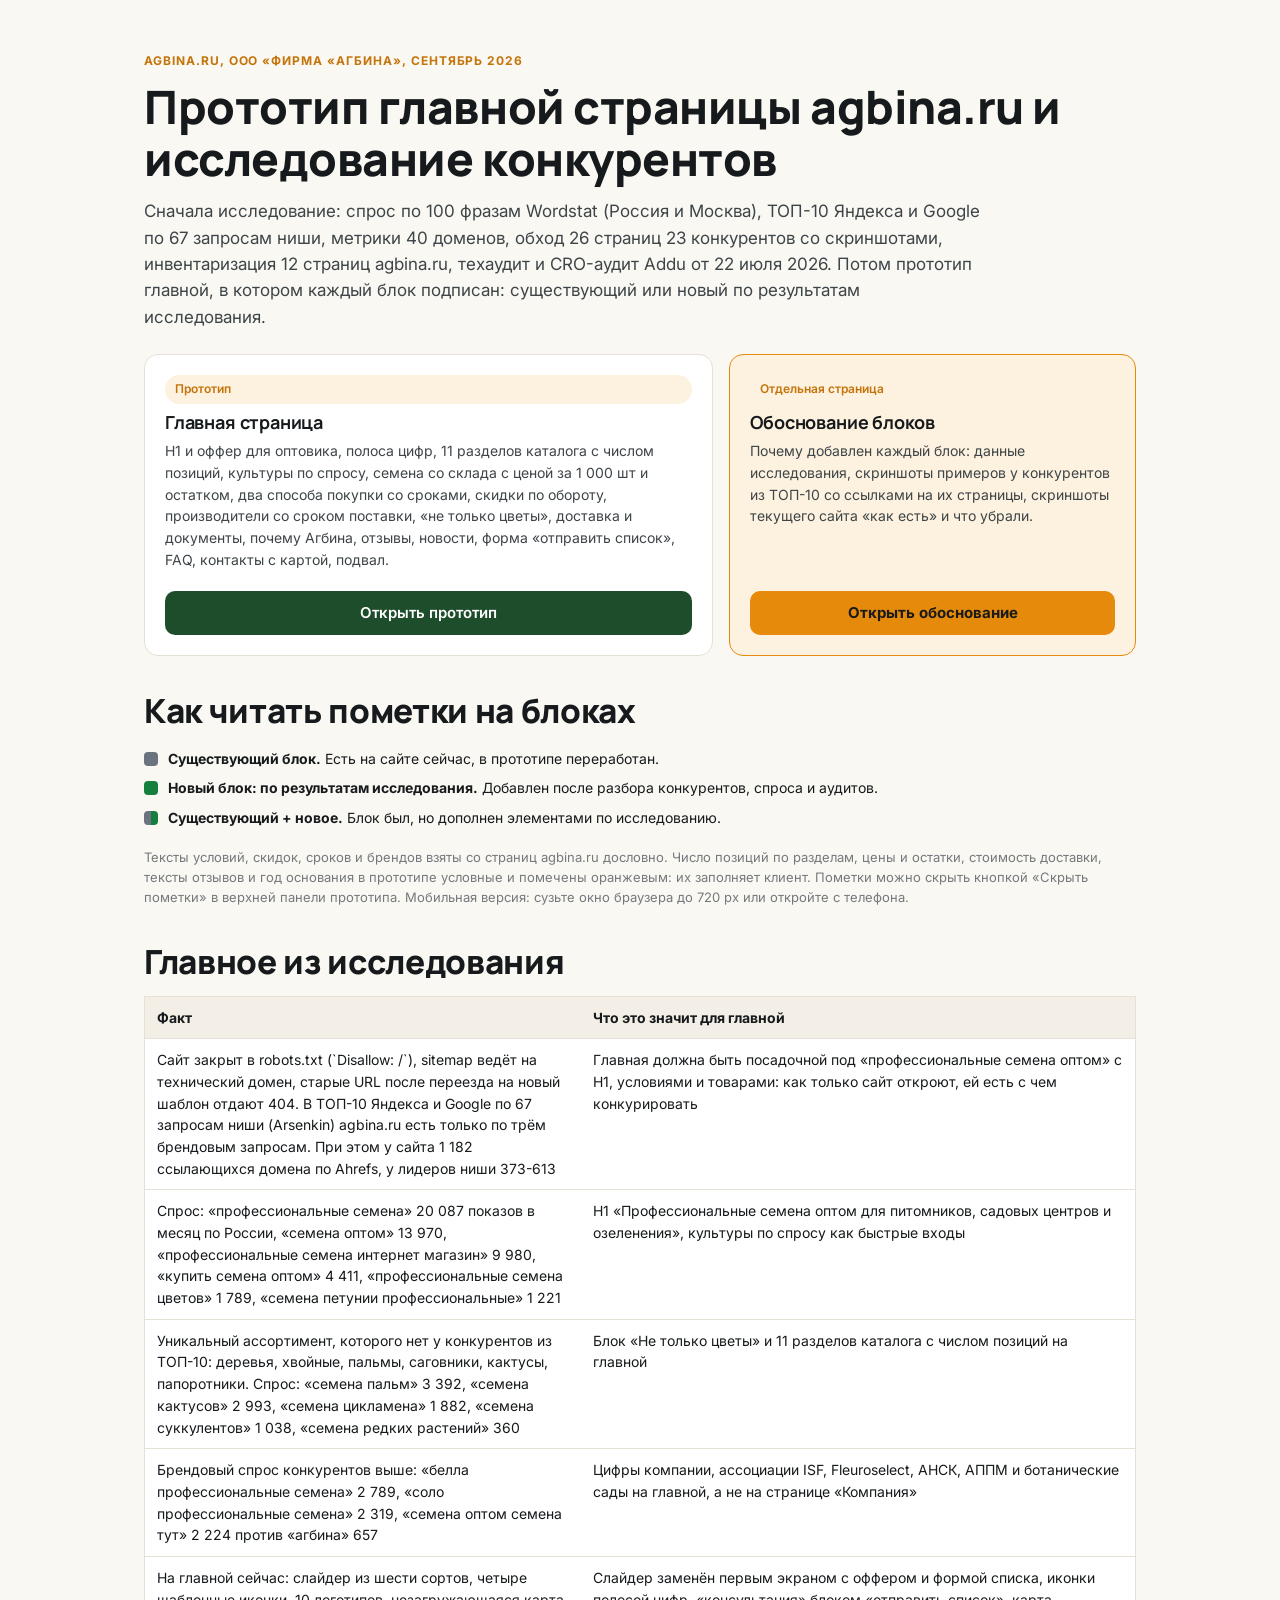
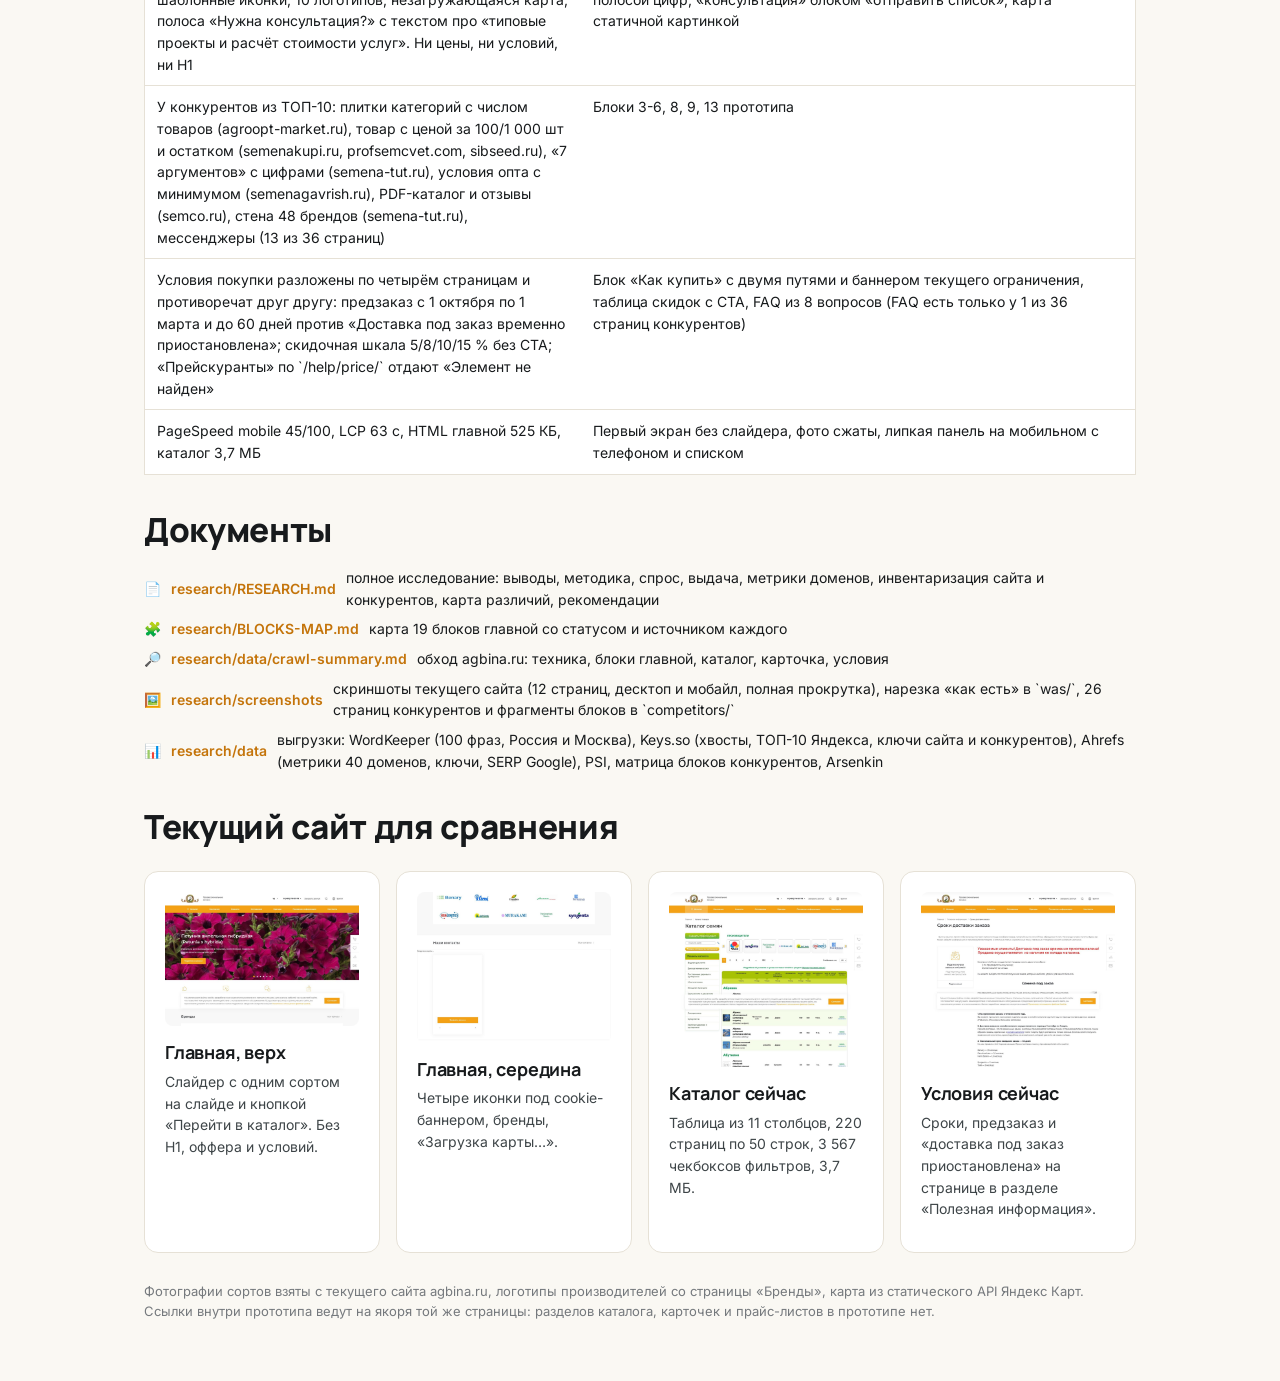
==== index.html @ 3d6f49da "agbina.ru: исследование конкурентов и прототип главной Спрос Wordstat по 100 фразам, ТОП-10 Яндекса " ====
<!DOCTYPE html>
<html lang="ru">
<head>
<meta charset="utf-8">
<meta name="viewport" content="width=device-width, initial-scale=1">
<title>Агбина: прототип главной и исследование конкурентов</title>
<meta name="description" content="Прототип главной страницы agbina.ru по итогам конкурентного анализа: спрос Wordstat по 100 фразам, выдача Яндекса и Google, 26 страниц конкурентов, аудиты Addu. Каждый блок подписан: существующий или новый по исследованию.">
<link rel="preconnect" href="https://fonts.googleapis.com">
<link rel="preconnect" href="https://fonts.gstatic.com" crossorigin>
<link href="https://fonts.googleapis.com/css2?family=Inter:wght@400;500;600;700&family=Manrope:wght@500;700;800&display=swap" rel="stylesheet">
<link rel="icon" href="data:image/svg+xml,%3Csvg xmlns=%27http://www.w3.org/2000/svg%27 viewBox=%270 0 32 32%27%3E%3Crect width=%2732%27 height=%2732%27 rx=%277%27 fill=%27%23E58A0B%27/%3E%3Ctext x=%2716%27 y=%2722%27 font-size=%2716%27 font-family=%27Arial%27 font-weight=%27700%27 fill=%27white%27 text-anchor=%27middle%27%3EА%3C/text%3E%3C/svg%3E">
<link rel="stylesheet" href="assets/styles.css?v=1">
<style>body{padding-top:0}.hub-grid.two{grid-template-columns:1.4fr 1fr}.hub-grid.four{grid-template-columns:repeat(4,1fr)}@media (max-width:1000px){.hub-grid.four{grid-template-columns:repeat(2,1fr)}}@media (max-width:720px){.hub-grid.two,.hub-grid.four{grid-template-columns:1fr}}</style>
</head>
<body>
<div class="hub">
  <span class="eyebrow">agbina.ru, ООО «Фирма «Агбина», сентябрь 2026</span>
  <h1>Прототип главной страницы agbina.ru и исследование конкурентов</h1>
  <p style="font-size:17px;color:var(--ink-2);max-width:840px;margin-top:12px">Сначала исследование: спрос по 100 фразам Wordstat (Россия и Москва), ТОП-10 Яндекса и Google по 67 запросам ниши, метрики 40 доменов, обход 26 страниц 23 конкурентов со скриншотами, инвентаризация 12 страниц agbina.ru, техаудит и CRO-аудит Addu от 22 июля 2026. Потом прототип главной, в котором каждый блок подписан: существующий или новый по результатам исследования.</p>

  <div class="hub-grid two">
    <a class="hub-card" href="prototypes/home.html"><span class="chip brand">Прототип</span><h3>Главная страница</h3><p>H1 и оффер для оптовика, полоса цифр, 11 разделов каталога с числом позиций, культуры по спросу, семена со склада с ценой за 1 000 шт и остатком, два способа покупки со сроками, скидки по обороту, производители со сроком поставки, «не только цветы», доставка и документы, почему Агбина, отзывы, новости, форма «отправить список», FAQ, контакты с картой, подвал.</p><span class="btn btn-dark">Открыть прототип</span></a>
    <a class="hub-card" href="rationale.html" style="border-color:var(--brand);background:var(--brand-soft)"><span class="chip brand">Отдельная страница</span><h3>Обоснование блоков</h3><p>Почему добавлен каждый блок: данные исследования, скриншоты примеров у конкурентов из ТОП-10 со ссылками на их страницы, скриншоты текущего сайта «как есть» и что убрали.</p><span class="btn btn-primary">Открыть обоснование</span></a>
  </div>

  <h2 style="margin-top:36px">Как читать пометки на блоках</h2>
  <div class="legend">
    <div><i style="background:#6B7280"></i><span><b>Существующий блок.</b> Есть на сайте сейчас, в прототипе переработан.</span></div>
    <div><i style="background:#15803D"></i><span><b>Новый блок: по результатам исследования.</b> Добавлен после разбора конкурентов, спроса и аудитов.</span></div>
    <div><i style="background:linear-gradient(90deg,#6B7280 0 50%,#15803D 50% 100%)"></i><span><b>Существующий + новое.</b> Блок был, но дополнен элементами по исследованию.</span></div>
  </div>
  <p class="muted small">Тексты условий, скидок, сроков и брендов взяты со страниц agbina.ru дословно. Число позиций по разделам, цены и остатки, стоимость доставки, тексты отзывов и год основания в прототипе условные и помечены оранжевым: их заполняет клиент. Пометки можно скрыть кнопкой «Скрыть пометки» в верхней панели прототипа. Мобильная версия: сузьте окно браузера до 720 px или откройте с телефона.</p>

  <h2 style="margin-top:36px">Главное из исследования</h2>
  <table style="margin-top:14px">
    <tr><th style="width:44%">Факт</th><th>Что это значит для главной</th></tr>
    <tr><td>Сайт закрыт в robots.txt (`Disallow: /`), sitemap ведёт на технический домен, старые URL после переезда на новый шаблон отдают 404. В ТОП-10 Яндекса и Google по 67 запросам ниши (Arsenkin) agbina.ru есть только по трём брендовым запросам. При этом у сайта 1 182 ссылающихся домена по Ahrefs, у лидеров ниши 373-613</td><td>Главная должна быть посадочной под «профессиональные семена оптом» с H1, условиями и товарами: как только сайт откроют, ей есть с чем конкурировать</td></tr>
    <tr><td>Спрос: «профессиональные семена» 20 087 показов в месяц по России, «семена оптом» 13 970, «профессиональные семена интернет магазин» 9 980, «купить семена оптом» 4 411, «профессиональные семена цветов» 1 789, «семена петунии профессиональные» 1 221</td><td>H1 «Профессиональные семена оптом для питомников, садовых центров и озеленения», культуры по спросу как быстрые входы</td></tr>
    <tr><td>Уникальный ассортимент, которого нет у конкурентов из ТОП-10: деревья, хвойные, пальмы, саговники, кактусы, папоротники. Спрос: «семена пальм» 3 392, «семена кактусов» 2 993, «семена цикламена» 1 882, «семена суккулентов» 1 038, «семена редких растений» 360</td><td>Блок «Не только цветы» и 11 разделов каталога с числом позиций на главной</td></tr>
    <tr><td>Брендовый спрос конкурентов выше: «белла профессиональные семена» 2 789, «соло профессиональные семена» 2 319, «семена оптом семена тут» 2 224 против «агбина» 657</td><td>Цифры компании, ассоциации ISF, Fleuroselect, АНСК, АППМ и ботанические сады на главной, а не на странице «Компания»</td></tr>
    <tr><td>На главной сейчас: слайдер из шести сортов, четыре шаблонные иконки, 10 логотипов, незагружающаяся карта, полоса «Нужна консультация?» с текстом про «типовые проекты и расчёт стоимости услуг». Ни цены, ни условий, ни H1</td><td>Слайдер заменён первым экраном с оффером и формой списка, иконки полосой цифр, «консультация» блоком «отправить список», карта статичной картинкой</td></tr>
    <tr><td>У конкурентов из ТОП-10: плитки категорий с числом товаров (agroopt-market.ru), товар с ценой за 100/1 000 шт и остатком (semenakupi.ru, profsemcvet.com, sibseed.ru), «7 аргументов» с цифрами (semena-tut.ru), условия опта с минимумом (semenagavrish.ru), PDF-каталог и отзывы (semco.ru), стена 48 брендов (semena-tut.ru), мессенджеры (13 из 36 страниц)</td><td>Блоки 3-6, 8, 9, 13 прототипа</td></tr>
    <tr><td>Условия покупки разложены по четырём страницам и противоречат друг другу: предзаказ с 1 октября по 1 марта и до 60 дней против «Доставка под заказ временно приостановлена»; скидочная шкала 5/8/10/15 % без CTA; «Прейскуранты» по `/help/price/` отдают «Элемент не найден»</td><td>Блок «Как купить» с двумя путями и баннером текущего ограничения, таблица скидок с CTA, FAQ из 8 вопросов (FAQ есть только у 1 из 36 страниц конкурентов)</td></tr>
    <tr><td>PageSpeed mobile 45/100, LCP 63 с, HTML главной 525 КБ, каталог 3,7 МБ</td><td>Первый экран без слайдера, фото сжаты, липкая панель на мобильном с телефоном и списком</td></tr>
  </table>

  <h2 style="margin-top:36px">Документы</h2>
  <div class="legend">
    <div><span>📄</span><a href="https://github.com/takedown-desing/agbina-prototype/blob/main/research/RESEARCH.md" style="color:var(--brand-dark);font-weight:600">research/RESEARCH.md</a><span>полное исследование: выводы, методика, спрос, выдача, метрики доменов, инвентаризация сайта и конкурентов, карта различий, рекомендации</span></div>
    <div><span>🧩</span><a href="https://github.com/takedown-desing/agbina-prototype/blob/main/research/BLOCKS-MAP.md" style="color:var(--brand-dark);font-weight:600">research/BLOCKS-MAP.md</a><span>карта 19 блоков главной со статусом и источником каждого</span></div>
    <div><span>🔎</span><a href="https://github.com/takedown-desing/agbina-prototype/blob/main/research/data/crawl-summary.md" style="color:var(--brand-dark);font-weight:600">research/data/crawl-summary.md</a><span>обход agbina.ru: техника, блоки главной, каталог, карточка, условия</span></div>
    <div><span>🖼️</span><a href="https://github.com/takedown-desing/agbina-prototype/tree/main/research/screenshots" style="color:var(--brand-dark);font-weight:600">research/screenshots</a><span>скриншоты текущего сайта (12 страниц, десктоп и мобайл, полная прокрутка), нарезка «как есть» в `was/`, 26 страниц конкурентов и фрагменты блоков в `competitors/`</span></div>
    <div><span>📊</span><a href="https://github.com/takedown-desing/agbina-prototype/tree/main/research/data" style="color:var(--brand-dark);font-weight:600">research/data</a><span>выгрузки: WordKeeper (100 фраз, Россия и Москва), Keys.so (хвосты, ТОП-10 Яндекса, ключи сайта и конкурентов), Ahrefs (метрики 40 доменов, ключи, SERP Google), PSI, матрица блоков конкурентов, Arsenkin</span></div>
  </div>

  <h2 style="margin-top:36px">Текущий сайт для сравнения</h2>
  <div class="hub-grid four">
    <a class="hub-card" href="research/screenshots/agbina_home_desktop.jpeg"><img src="research/screenshots/was/was-home-top.jpg" alt="" style="border-radius:8px;margin-bottom:8px" loading="lazy"><h3>Главная, верх</h3><p>Слайдер с одним сортом на слайде и кнопкой «Перейти в каталог». Без H1, оффера и условий.</p></a>
    <a class="hub-card" href="research/screenshots/agbina_home_desktop.jpeg"><img src="research/screenshots/was/was-home-mid.jpg" alt="" style="border-radius:8px;margin-bottom:8px" loading="lazy"><h3>Главная, середина</h3><p>Четыре иконки под cookie-баннером, бренды, «Загрузка карты…».</p></a>
    <a class="hub-card" href="research/screenshots/agbina_catalog_desktop.jpeg"><img src="research/screenshots/was/was-catalog-top.jpg" alt="" style="border-radius:8px;margin-bottom:8px" loading="lazy"><h3>Каталог сейчас</h3><p>Таблица из 11 столбцов, 220 страниц по 50 строк, 3 567 чекбоксов фильтров, 3,7 МБ.</p></a>
    <a class="hub-card" href="research/screenshots/agbina_sroki_desktop.jpeg"><img src="research/screenshots/was/was-sroki-top.jpg" alt="" style="border-radius:8px;margin-bottom:8px" loading="lazy"><h3>Условия сейчас</h3><p>Сроки, предзаказ и «доставка под заказ приостановлена» на странице в разделе «Полезная информация».</p></a>
  </div>

  <p class="muted small" style="margin-top:28px">Фотографии сортов взяты с текущего сайта agbina.ru, логотипы производителей со страницы «Бренды», карта из статического API Яндекс Карт. Ссылки внутри прототипа ведут на якоря той же страницы: разделов каталога, карточек и прайс-листов в прототипе нет.</p>
</div>
</body>
</html>
---- assets/styles.css ----
/* Агбина, прототип главной. Дизайн-система.
   База: общая дизайн-система прототипов Addu (светлый фон, графитовый текст, карточки, ярлыки блоков).
   Фирменная гамма: оранжевый с текущего сайта agbina.ru (#f4a115) на действиях и акцентах,
   глубокий зелёный на тёмных секциях, тёплый песочный фон. */

:root{
  --bg:#F7F6F1;
  --surface:#FFFFFF;
  --surface-2:#F0EEE6;
  --ink:#171A1C;
  --ink-2:#3E4548;
  --muted:#75797D;
  --line:#E3E0D7;
  --line-2:#D0CCC2;
  --brand:#1F7A4D;
  --brand-dark:#175F3C;
  --brand-soft:#E6F3EB;
  --navy:#1B3540;
  --navy-2:#274A57;
  --sand:#C9A86A;
  --sand-soft:#F6EEDD;
  --ok:#1F8A5B;
  --ok-soft:#E6F4EC;
  --warn:#B45309;
  --warn-soft:#FDF1E3;
  --tag-old:#6B7280;
  --tag-kp:#2563EB;
  --tag-res:#15803D;
  --radius:14px;
  --radius-s:10px;
  --shadow:0 1px 2px rgba(23,26,28,.04),0 8px 24px rgba(23,26,28,.06);
  --shadow-2:0 12px 40px rgba(23,26,28,.14);
  --container:1240px;
  --font-h:"Manrope",system-ui,-apple-system,"Segoe UI",Roboto,sans-serif;
  --font-b:"Inter",system-ui,-apple-system,"Segoe UI",Roboto,sans-serif;
}

*{box-sizing:border-box}
html{scroll-behavior:smooth;-webkit-text-size-adjust:100%}
body{margin:0;background:var(--bg);color:var(--ink);font:15px/1.55 var(--font-b);padding-top:44px}
img{max-width:100%;display:block}
a{color:inherit;text-decoration:none}
button{font:inherit;cursor:pointer}
input,select,textarea{font:inherit}
h1,h2,h3,h4{font-family:var(--font-h);margin:0;line-height:1.15;letter-spacing:-.01em}
h1{font-size:clamp(28px,3.6vw,46px);font-weight:800}
h2{font-size:clamp(24px,2.6vw,34px);font-weight:800}
h3{font-size:19px;font-weight:700}
h4{font-size:16px;font-weight:700}
p{margin:0 0 12px}
.muted{color:var(--muted)}
.small{font-size:13px}
.container{max-width:var(--container);margin:0 auto;padding:0 24px}
.section{padding:44px 0}
.section-head{display:flex;justify-content:space-between;align-items:flex-end;gap:24px;margin-bottom:28px}
.section-head p{max-width:680px;color:var(--ink-2);margin:8px 0 0}
.eyebrow{display:inline-block;font-size:12px;font-weight:700;letter-spacing:.08em;text-transform:uppercase;color:var(--brand);margin-bottom:10px}

/* ---------- Панель прототипа ---------- */
.proto-bar{position:fixed;top:0;left:0;right:0;height:44px;background:#111518;color:#fff;z-index:1000;display:flex;align-items:center;gap:16px;padding:0 16px;font-size:13px}
.proto-bar .pb-title{font-weight:700;white-space:nowrap}
.proto-bar nav{display:flex;gap:4px}
.proto-bar nav a{padding:6px 10px;border-radius:8px;color:#C9CDD6}
.proto-bar nav a.active,.proto-bar nav a:hover{background:#262B30;color:#fff}
.proto-bar .pb-legend{display:flex;gap:10px;margin-left:auto;align-items:center}
.proto-bar .pb-legend span{display:inline-flex;align-items:center;gap:6px;color:#C9CDD6;white-space:nowrap}
.proto-bar .pb-legend i{width:10px;height:10px;border-radius:3px;display:inline-block}
.proto-bar .pb-toggle{background:#262B30;color:#fff;border:0;border-radius:8px;padding:6px 10px;white-space:nowrap}
@media (max-width:900px){.proto-bar .pb-legend span{display:none}.proto-bar .pb-legend{margin-left:auto}}
@media (max-width:720px){.proto-bar{gap:8px;padding:0 10px}.proto-bar .pb-title{display:none}.proto-bar nav{flex:1;min-width:0;overflow:auto;scrollbar-width:none}.proto-bar nav::-webkit-scrollbar{display:none}.proto-bar nav a{padding:6px 8px;font-size:12px}.proto-bar .pb-toggle{flex:none;font-size:12px;padding:6px 8px}}

/* ---------- Ярлыки блоков ---------- */
.blk{position:relative}
.blk::before{content:attr(data-label);position:absolute;top:10px;left:10px;z-index:20;font:600 11px/1.25 var(--font-b);letter-spacing:.02em;color:#fff;padding:6px 9px;border-radius:6px;box-shadow:0 2px 6px rgba(0,0,0,.18);pointer-events:none;white-space:normal;max-width:min(760px,calc(100% - 20px));box-sizing:border-box}
.blk[data-tag="old"]::before{background:var(--tag-old)}
.blk[data-tag="kp"]::before{background:var(--tag-kp)}
.blk[data-tag="res"]::before{background:var(--tag-res)}
.blk[data-tag="mix"]::before{background:linear-gradient(90deg,var(--tag-old) 0 50%,var(--tag-res) 50% 100%)}
.hide-tags .blk::before{display:none}
.blk.blk-inline{flex-wrap:wrap}
.blk.blk-inline::before{position:static;display:inline-block;margin-bottom:10px;flex-basis:100%;width:max-content;max-width:100%;grid-column:1/-1}
.hide-tags .blk.blk-inline::before{display:none}

/* ---------- Кнопки ---------- */
.btn{display:inline-flex;align-items:center;justify-content:center;gap:8px;border-radius:var(--radius-s);padding:12px 20px;font-weight:600;border:1px solid transparent;line-height:1.2;transition:.15s;white-space:nowrap}
.btn-primary{background:var(--brand);color:#fff}
.btn-primary:hover{background:var(--brand-dark)}
.btn-dark{background:var(--navy);color:#fff}
.btn-dark:hover{background:var(--navy-2)}
.btn-outline{background:transparent;border-color:var(--line-2);color:var(--ink)}
.btn-outline:hover{border-color:var(--ink);background:#fff}
.btn-light{background:#fff;color:var(--navy)}
.btn-ghost{background:transparent;color:var(--ink-2)}
.btn-ghost:hover{background:var(--surface-2)}
.btn-lg{padding:15px 26px;font-size:16px}
.btn-sm{padding:9px 14px;font-size:14px}
.btn-block{width:100%}
.btn svg{width:18px;height:18px;flex:none}

/* ---------- Верхняя полоса и шапка ---------- */
.topbar{background:var(--navy);color:#B9C7CE;font-size:13px}
.topbar .container{display:flex;gap:24px;align-items:center;height:36px}
.topbar .grow{flex:1}
.topbar a:hover{color:#fff}
.topbar .fill-note{color:#F2C98A}
.topbar .direct{color:#fff;font-weight:600}
.header{background:var(--surface);border-bottom:1px solid var(--line);position:sticky;top:44px;z-index:500}
.header .container{display:flex;align-items:center;gap:18px;height:78px}
.logo{display:flex;align-items:center;gap:10px;flex:none}
.logo img{height:34px;width:auto}
.hnav{display:flex;gap:2px;flex:1;min-width:0;overflow:auto;scrollbar-width:none}
.hnav::-webkit-scrollbar{display:none}
.hnav a{padding:8px 11px;border-radius:8px;font-weight:600;font-size:14px;white-space:nowrap;color:var(--ink-2)}
.hnav a:hover,.hnav a.active{background:var(--surface-2);color:var(--ink)}
.hdr-phone{text-align:right;flex:none}
.hdr-phone b{display:block;font-size:17px;font-family:var(--font-h)}
.hdr-phone span{font-size:12px;color:var(--muted)}
.msgs{display:flex;gap:6px;flex:none}
.msg{width:40px;height:40px;border-radius:10px;display:inline-flex;align-items:center;justify-content:center;border:1px solid var(--line);color:var(--ink-2)}
.msg:hover{border-color:var(--ink)}
.msg svg{width:20px;height:20px}
.msg.wa{color:#1EAA5B}.msg.tg{color:#2AA3E0}.msg.mx{color:#6B3BD6}
.burger{display:none;width:44px;height:44px;border:1px solid var(--line);border-radius:10px;background:#fff;align-items:center;justify-content:center}
.burger svg{width:22px;height:22px}

/* мобильное меню */
.drawer{position:fixed;inset:44px 0 0 0;background:rgba(17,21,24,.5);z-index:900;display:none}
.drawer.open{display:block}
.drawer .panel{background:#fff;width:min(360px,88vw);height:100%;overflow:auto;padding:20px}
.drawer .panel h4{margin:14px 0 8px;color:var(--muted);font-size:12px;text-transform:uppercase;letter-spacing:.08em}
.drawer .panel a{display:block;padding:10px 0;border-bottom:1px solid var(--line);font-weight:500}
.drawer .close{float:right;border:0;background:var(--surface-2);border-radius:8px;width:36px;height:36px}

/* ---------- Первый экран ---------- */
.hero{color:#fff;position:relative;overflow:hidden;background:linear-gradient(90deg,rgba(27,53,64,.94) 0,rgba(27,53,64,.82) 50%,rgba(27,53,64,.55) 100%),url("img/hero.jpg") center/cover no-repeat var(--navy)}
.hero .container{position:relative;z-index:2;display:grid;grid-template-columns:1.2fr .9fr;gap:48px;padding-top:56px;padding-bottom:56px;align-items:center}
.hero h1{color:#fff;margin:12px 0 14px}
.hero .lead{font-size:17px;color:#D6DFE3;max-width:560px;margin-bottom:24px}
.hero .geo{display:inline-flex;align-items:center;gap:8px;background:rgba(255,255,255,.1);border:1px solid rgba(255,255,255,.18);border-radius:999px;padding:6px 12px;font-size:13px;color:#E6EDF0}
.hero .geo svg{width:14px;height:14px}
.bullets{display:grid;grid-template-columns:repeat(3,1fr);gap:12px;margin:26px 0}
.bullet{background:rgba(255,255,255,.08);border:1px solid rgba(255,255,255,.14);border-radius:12px;padding:14px}
.bullet b{display:block;font-family:var(--font-h);font-size:16px;margin-bottom:4px}
.bullet span{font-size:13px;color:#C9D4D9}
.hero .cta-row{display:flex;gap:12px;flex-wrap:wrap;align-items:center}
.hero .cta-row .note{font-size:13px;color:#C9D4D9}
.hero-form{background:#fff;color:var(--ink);border-radius:var(--radius);padding:22px;box-shadow:var(--shadow-2)}
.hero-form h3{margin-bottom:4px}
.hero-form .sub{font-size:13px;color:var(--muted);margin-bottom:14px}
.field{display:block;margin-bottom:10px}
.field > span{display:block;font-size:12px;color:var(--muted);margin-bottom:4px}
.field input,.field select,.field textarea{width:100%;border:1px solid var(--line-2);border-radius:var(--radius-s);padding:12px 14px;background:#fff;outline:0}
.field input:focus,.field select:focus,.field textarea:focus{border-color:var(--ink)}
.row2{display:grid;grid-template-columns:1fr 1fr;gap:10px}
.row3{display:grid;grid-template-columns:1fr 1fr 1fr;gap:10px}
.consent{font-size:11.5px;color:var(--muted);margin-top:10px}
.reply-note{display:flex;align-items:center;gap:8px;font-size:13px;color:var(--ok);margin-top:10px;font-weight:600}
.reply-note i{width:8px;height:8px;border-radius:50%;background:var(--ok);display:inline-block}
.guarantee{display:flex;gap:8px;align-items:flex-start;background:var(--brand-soft);border-radius:10px;padding:10px 12px;font-size:12.5px;color:var(--brand-dark);margin-top:10px}
.guarantee svg{width:16px;height:16px;flex:none;margin-top:1px}

/* ---------- Полоса цифр ---------- */
.trust-strip{background:var(--surface);border-bottom:1px solid var(--line)}
.trust-strip .container{display:grid;grid-template-columns:repeat(5,1fr);gap:0}
.trust-strip .item{padding:22px 18px;border-left:1px solid var(--line)}
.trust-strip .item:first-child{border-left:0}
.trust-strip b{display:block;font-family:var(--font-h);font-size:26px;font-weight:800;letter-spacing:-.02em}
.trust-strip span{font-size:13px;color:var(--ink-2)}
.fill{color:var(--warn);background:var(--warn-soft);border-radius:4px;padding:0 4px;font-size:12px}

/* ---------- Карточки номеров ---------- */
.room-grid{display:grid;grid-template-columns:repeat(3,1fr);gap:16px}
.room{background:var(--surface);border:1px solid var(--line);border-radius:var(--radius);overflow:hidden;display:flex;flex-direction:column;transition:.15s;position:relative}
.room:hover{box-shadow:var(--shadow);border-color:var(--line-2);transform:translateY(-2px)}
.room .pic{height:200px;background:var(--surface-2);position:relative;overflow:hidden}
.room .pic img{width:100%;height:100%;object-fit:cover}
.room .pic .badges{position:absolute;top:10px;left:10px;display:flex;gap:4px;flex-wrap:wrap}
.room .pic .badges .chip{background:#fff}
.room .pic .stars{position:absolute;right:10px;top:10px;background:rgba(0,0,0,.5);color:#fff;border-radius:6px;padding:3px 7px;font-size:12px;font-weight:700}
.room .body{padding:16px;display:flex;flex-direction:column;gap:8px;flex:1}
.room h3{font-size:17px}
.room .meta{display:flex;gap:6px;flex-wrap:wrap}
.room .meta span{display:inline-flex;align-items:center;gap:5px;font-size:12.5px;color:var(--ink-2);background:var(--surface-2);border-radius:6px;padding:4px 8px}
.room .meta svg{width:14px;height:14px;color:var(--muted)}
.room .incl{font-size:12.5px;color:var(--ink-2);display:flex;gap:10px;flex-wrap:wrap}
.room .incl span::before{content:"\2713";color:var(--ok);margin-right:4px;font-weight:700}
.room .p-row{display:flex;justify-content:space-between;align-items:flex-end;margin-top:auto;padding-top:10px;border-top:1px solid var(--line)}
.room .p-row .term{font-size:12px;color:var(--muted);text-align:right}
.room .actions{display:grid;grid-template-columns:1fr 1fr;gap:6px}
.room .actions .btn{padding:10px 12px;font-size:13.5px}
.price{font-family:var(--font-h);font-weight:800;font-size:20px}
.price small{font-weight:500;font-size:12px;color:var(--muted);display:block}
.chip{display:inline-flex;align-items:center;gap:6px;border-radius:999px;padding:5px 10px;font-size:12px;font-weight:600;background:var(--surface-2);color:var(--ink-2)}
.chip.ok{background:var(--ok-soft);color:var(--ok)}
.chip.brand{background:var(--brand-soft);color:var(--brand-dark)}
.chip.dark{background:var(--navy);color:#fff}
.chip.sand{background:var(--sand-soft);color:#7A5A1F}

/* ---------- Информативные блоки ---------- */
.info-grid{display:grid;grid-template-columns:repeat(3,1fr);gap:14px}
.info-grid.cols-4{grid-template-columns:repeat(4,1fr)}
.info-grid.cols-2{grid-template-columns:repeat(2,1fr)}
.info{background:var(--surface);border:1px solid var(--line);border-radius:var(--radius);padding:18px;display:flex;flex-direction:column;gap:8px}
.info.accent{background:var(--brand-soft);border-color:#CDE6D6}
.info.dark{background:var(--navy);color:#fff;border-color:var(--navy)}
.info.dark h3{color:#fff}
.info.dark ul,.info.dark .kv span{color:#C9D4D9}
.info .ic{width:38px;height:38px;border-radius:10px;background:var(--surface-2);display:flex;align-items:center;justify-content:center;color:var(--brand)}
.info.accent .ic{background:#fff}
.info.dark .ic{background:rgba(255,255,255,.12);color:#fff}
.info .ic svg{width:20px;height:20px}
.info h3{font-size:16px}
.info ul{margin:0;padding-left:18px;color:var(--ink-2);font-size:14px;display:grid;gap:4px}
.info .kv{display:flex;justify-content:space-between;gap:10px;font-size:13.5px;border-bottom:1px dashed var(--line);padding:5px 0}
.info .kv span{color:var(--muted)}
.info .kv b{text-align:right}
.info .btn{margin-top:auto;align-self:flex-start}
.info p{font-size:14px;color:var(--ink-2);margin:0}

/* ---------- Спецпредложения ---------- */
.offer-grid{display:grid;grid-template-columns:repeat(4,1fr);gap:16px}
.offer{background:var(--surface);border:1px solid var(--line);border-radius:var(--radius);overflow:hidden;display:flex;flex-direction:column}
.offer .pic{height:150px;position:relative;overflow:hidden;background:var(--surface-2)}
.offer .pic img{width:100%;height:100%;object-fit:cover}
.offer .pic .chip{position:absolute;left:10px;top:10px;background:#fff}
.offer .body{padding:16px;display:flex;flex-direction:column;gap:6px;flex:1}
.offer h3{font-size:16px}
.offer p{font-size:13.5px;color:var(--ink-2);margin:0}
.offer .row{display:flex;justify-content:space-between;align-items:flex-end;margin-top:auto;padding-top:10px}
.offer .when{font-size:12px;color:var(--muted)}

/* ---------- Услуги ---------- */
.svc-grid{display:grid;grid-template-columns:repeat(4,1fr);gap:14px}
.svc{background:var(--surface);border:1px solid var(--line);border-radius:var(--radius);overflow:hidden;display:flex;flex-direction:column}
.svc .pic{height:120px;overflow:hidden;background:var(--surface-2)}
.svc .pic img{width:100%;height:100%;object-fit:cover}
.svc .body{padding:14px;display:flex;flex-direction:column;gap:4px;flex:1}
.svc b{font-family:var(--font-h);font-size:15px}
.svc span{font-size:13px;color:var(--ink-2)}
.svc .p{margin-top:auto;padding-top:8px;display:flex;justify-content:space-between;align-items:center;font-size:13px}
.svc .p b{font-size:14px;color:var(--ink)}
.svc .p .chip{padding:3px 8px;font-size:11px}

/* ---------- Поводы ---------- */
.niche-grid{display:grid;grid-template-columns:repeat(5,1fr);gap:12px}
.niche{background:var(--navy);color:#fff;border-radius:var(--radius);padding:18px 16px;min-height:170px;display:flex;flex-direction:column;justify-content:flex-end;position:relative;overflow:hidden}
.niche::before{content:"";position:absolute;inset:0;background:linear-gradient(160deg,var(--navy-2),var(--navy))}
.niche > *{position:relative}
.niche .ic{width:36px;height:36px;border-radius:9px;background:rgba(255,255,255,.12);display:flex;align-items:center;justify-content:center;margin-bottom:auto}
.niche .ic svg{width:20px;height:20px}
.niche b{font-family:var(--font-h);font-size:15px;display:block;margin-top:14px}
.niche span{font-size:12px;color:#B9C7CE}
.niche .p{font-size:12.5px;color:#F2C98A;font-weight:600;margin-top:6px}
.niche:nth-child(2n)::before{background:linear-gradient(160deg,#355E6B,var(--navy))}

/* ---------- Ресторан ---------- */
.rest{display:grid;grid-template-columns:1fr 1fr;gap:24px;align-items:stretch}
.rest .pic{border-radius:var(--radius);overflow:hidden;min-height:320px;background:var(--surface-2)}
.rest .pic img{width:100%;height:100%;object-fit:cover}
.rest .facts{display:grid;grid-template-columns:1fr 1fr;gap:10px;margin:14px 0}
.rest .facts div{background:var(--surface);border:1px solid var(--line);border-radius:10px;padding:12px 14px;font-size:13.5px;color:var(--ink-2)}
.rest .facts b{display:block;font-family:var(--font-h);font-size:17px;color:var(--ink)}

/* ---------- Отзывы ---------- */
.rating-row{display:grid;grid-template-columns:repeat(4,1fr);gap:12px;margin-bottom:18px}
.rating-box{display:flex;gap:14px;align-items:center;background:var(--surface);border:1px solid var(--line);border-radius:var(--radius);padding:14px 16px}
.rating-box b{font-family:var(--font-h);font-size:30px;font-weight:800;line-height:1}
.rating-box span{font-size:13px;color:var(--ink-2)}
.rating-box .stars{color:#F5A524;letter-spacing:1px;font-size:13px;display:block}
.rev-grid{display:grid;grid-template-columns:repeat(3,1fr);gap:16px}
.rev{background:var(--surface);border:1px solid var(--line);border-radius:var(--radius);padding:20px;display:grid;gap:10px}
.rev .stars{color:#F5A524;letter-spacing:2px;font-size:14px}
.rev p{font-size:14.5px;color:var(--ink-2);margin:0}
.rev .who{display:flex;align-items:center;gap:10px;font-size:13px}
.rev .who i{width:34px;height:34px;border-radius:50%;background:var(--surface-2);display:inline-flex;align-items:center;justify-content:center;font-weight:700;color:var(--ink-2);font-style:normal}

/* ---------- FAQ ---------- */
.faq{display:grid;gap:10px;max-width:880px}
.faq details{background:var(--surface);border:1px solid var(--line);border-radius:12px;padding:0 20px}
.faq summary{list-style:none;cursor:pointer;padding:16px 0;font-weight:600;display:flex;justify-content:space-between;gap:16px;align-items:center}
.faq summary::-webkit-details-marker{display:none}
.faq summary::after{content:"+";font-size:22px;color:var(--muted);flex:none;line-height:1}
.faq details[open] summary::after{content:"\2212"}
.faq .a{padding:0 0 16px;color:var(--ink-2);font-size:14.5px}
.faq-2{display:grid;grid-template-columns:1fr 1fr;gap:24px;align-items:start}

/* ---------- Тёмный блок с формой ---------- */
.calc{background:var(--navy);color:#fff;border-radius:20px;padding:36px;display:grid;grid-template-columns:1fr 1fr;gap:32px;align-items:center}
.calc h2{color:#fff}
.calc p{color:#C9D4D9}
.calc ul{margin:14px 0 0;padding:0;list-style:none;display:grid;gap:8px;color:#E6EDF0;font-size:14.5px}
.calc li{display:flex;gap:10px;align-items:flex-start}
.calc li svg{width:18px;height:18px;color:#7ED3A0;flex:none;margin-top:2px}
.calc .form{background:#fff;color:var(--ink);border-radius:var(--radius);padding:22px}

/* ---------- Как добраться ---------- */
.route{display:grid;grid-template-columns:1.1fr .9fr;gap:24px;align-items:start}
.map{background:var(--surface-2);border:1px dashed var(--line-2);border-radius:var(--radius);min-height:320px;display:flex;align-items:center;justify-content:center;color:var(--muted);text-align:center;padding:20px}
.card{background:var(--surface);border:1px solid var(--line);border-radius:var(--radius);padding:22px}
.card .row{display:grid;grid-template-columns:140px 1fr;gap:10px;padding:10px 0;border-bottom:1px solid var(--line);font-size:14.5px}
.card .row span:first-child{color:var(--muted)}
.near{display:grid;grid-template-columns:repeat(3,1fr);gap:10px;margin-top:14px}
.near div{background:var(--surface-2);border-radius:10px;padding:10px 12px;font-size:13px}
.near b{display:block;font-size:13.5px}
.near span{color:var(--muted);font-size:12px}

/* ---------- Галерея на главной ---------- */
.gal-grid{display:grid;grid-template-columns:2fr 1fr 1fr;grid-template-rows:180px 180px;gap:10px}
.gal-grid a{border-radius:12px;overflow:hidden;position:relative;background:var(--surface-2)}
.gal-grid a:first-child{grid-row:span 2}
.gal-grid img{width:100%;height:100%;object-fit:cover}
.gal-grid a span{position:absolute;left:10px;bottom:10px;background:rgba(0,0,0,.55);color:#fff;font-size:12px;border-radius:6px;padding:4px 8px}

/* ---------- Подвал ---------- */
.footer{background:var(--navy);color:#B9C7CE;padding:48px 0 90px;margin-top:40px;font-size:14px}
.footer .cols{display:grid;grid-template-columns:1.4fr 1fr 1fr 1fr;gap:28px}
.footer h4{color:#fff;margin-bottom:12px}
.footer a{display:block;padding:4px 0}
.footer a:hover{color:#fff}
.footer .bottom{border-top:1px solid rgba(255,255,255,.12);margin-top:32px;padding-top:18px;display:flex;justify-content:space-between;gap:16px;font-size:12.5px;flex-wrap:wrap}

/* ---------- Липкая мобильная панель ---------- */
.sticky-bar{display:none;position:fixed;left:0;right:0;bottom:0;z-index:800;background:#fff;border-top:1px solid var(--line);padding:10px 12px;gap:8px;box-shadow:0 -6px 24px rgba(0,0,0,.08)}
.sticky-bar .btn{flex:1;padding:12px 8px;font-size:14px}
.sticky-bar .price-mini{flex:1.2;display:flex;flex-direction:column;justify-content:center;line-height:1.1}
.sticky-bar .price-mini b{font-family:var(--font-h);font-size:17px}
.sticky-bar .price-mini span{font-size:11px;color:var(--muted)}

/* ---------- Листинг номеров ---------- */
.crumbs{display:flex;gap:6px;flex-wrap:wrap;font-size:13px;color:var(--muted);padding:18px 0 6px}
.crumbs a:hover{color:var(--ink)}
.crumbs span.sep{color:var(--line-2)}
.cat-head{display:flex;justify-content:space-between;align-items:flex-end;gap:24px;padding:8px 0 18px}
.cat-head h1{font-size:clamp(26px,3vw,38px)}
.cat-head .cnt{color:var(--muted);font-weight:500;font-size:16px;margin-left:8px}
.cat-head p{color:var(--ink-2);max-width:760px;margin:8px 0 0}
.bookbar{background:var(--surface);border:1px solid var(--line);border-radius:var(--radius);padding:14px;display:grid;grid-template-columns:1fr 1fr 1fr 1fr auto;gap:10px;align-items:end;margin:6px 0 20px;box-shadow:var(--shadow)}
.bookbar .field{margin:0}
.subcats{display:flex;gap:8px;flex-wrap:wrap;margin:6px 0 22px}
.subcats a{border:1px solid var(--line-2);background:#fff;border-radius:999px;padding:8px 14px;font-size:13.5px;font-weight:600;color:var(--ink-2)}
.subcats a.active,.subcats a:hover{background:var(--navy);color:#fff;border-color:var(--navy)}
.subcats a small{color:var(--muted);font-weight:500;margin-left:4px}
.subcats a.active small{color:#B9C7CE}
.catalog-layout{display:grid;grid-template-columns:272px 1fr;gap:24px;align-items:start}
.filters{background:var(--surface);border:1px solid var(--line);border-radius:var(--radius);padding:18px;position:sticky;top:140px}
.filters .f-head{display:flex;justify-content:space-between;align-items:center;margin-bottom:6px}
.filters .f-head a{font-size:12.5px;color:var(--brand);font-weight:600}
.fgroup{border-top:1px solid var(--line);padding:12px 0}
.fgroup > b{display:flex;justify-content:space-between;font-size:14px;margin-bottom:8px;cursor:pointer}
.fgroup label{display:flex;align-items:center;gap:8px;font-size:13.5px;padding:4px 0;color:var(--ink-2)}
.fgroup label input{accent-color:var(--brand)}
.fgroup label small{margin-left:auto;color:var(--muted)}
.range{display:grid;grid-template-columns:1fr 1fr;gap:8px}
.range input{width:100%;border:1px solid var(--line-2);border-radius:8px;padding:8px 10px;font-size:13px}
.fgroup .hint{font-size:12px;color:var(--muted);margin-top:4px}
.filters .apply{display:none}
.toolbar{display:flex;justify-content:space-between;align-items:center;gap:12px;margin-bottom:16px;flex-wrap:wrap}
.toolbar .sort{display:flex;gap:6px;align-items:center;font-size:13.5px;color:var(--muted);flex-wrap:wrap}
.toolbar .sort a{padding:6px 10px;border-radius:8px;color:var(--ink-2);font-weight:600}
.toolbar .sort a.active{background:var(--surface-2);color:var(--ink)}
.filter-btn{display:none}
.active-filters{display:flex;gap:6px;flex-wrap:wrap;margin-bottom:14px}
.active-filters .chip{background:var(--brand-soft);color:var(--brand-dark)}
.active-filters .chip b{font-weight:400;opacity:.7;margin-left:2px}
.room-grid.two{grid-template-columns:repeat(2,1fr)}
.lead-card{background:var(--brand);color:#fff;border-radius:var(--radius);padding:22px;display:flex;flex-direction:column;justify-content:space-between;gap:12px}
.lead-card h3{color:#fff;font-size:20px}
.lead-card p{color:#DDEFE4;font-size:14px}
.lead-card .btn{background:#fff;color:var(--brand-dark)}
.lead-card.dark{background:var(--navy)}
.lead-card.dark p{color:#C9D4D9}
.lead-card.dark .btn{background:#fff;color:var(--navy)}
.lead-card .ic{width:40px;height:40px;border-radius:10px;background:rgba(255,255,255,.16);display:flex;align-items:center;justify-content:center}
.lead-card .ic svg{width:22px;height:22px}
.cmp-table{width:100%;border-collapse:collapse;font-size:14px;background:#fff;border:1px solid var(--line);border-radius:var(--radius);overflow:hidden}
.cmp-table th,.cmp-table td{padding:12px 14px;border-bottom:1px solid var(--line);text-align:left;vertical-align:top}
.cmp-table th{background:var(--surface-2);font-family:var(--font-h);font-size:13px}
.cmp-table tr:last-child td{border-bottom:0}
.tariffs{display:grid;grid-template-columns:repeat(3,1fr);gap:14px}
.tariff{background:var(--surface);border:1px solid var(--line);border-radius:var(--radius);padding:18px;display:flex;flex-direction:column;gap:8px}
.tariff.best{border-color:var(--brand);box-shadow:0 0 0 3px var(--brand-soft)}
.tariff h3{font-size:16px;display:flex;justify-content:space-between;align-items:center;gap:8px}
.tariff .kv{display:flex;justify-content:space-between;gap:10px;font-size:13.5px;border-bottom:1px dashed var(--line);padding:5px 0}
.tariff .kv span{color:var(--muted)}
.tariff .note{font-size:12.5px;color:var(--ink-2)}

/* ---------- Карточка номера ---------- */
.product-top{display:grid;grid-template-columns:1.05fr .95fr;gap:32px;align-items:start;margin-top:8px}
.gallery{position:sticky;top:140px}
.gallery .main{background:var(--surface);border:1px solid var(--line);border-radius:var(--radius);height:440px;overflow:hidden;position:relative}
.gallery .main img{width:100%;height:100%;object-fit:cover}
.gallery .main .chip{position:absolute;left:14px;bottom:14px;background:#fff}
.gallery .thumbs{display:grid;grid-template-columns:repeat(5,1fr);gap:8px;margin-top:8px}
.gallery .thumbs div{height:76px;border:1px solid var(--line);border-radius:10px;background:var(--surface);overflow:hidden;cursor:pointer;font-size:11px;color:var(--muted);text-align:center;padding:0;display:flex;align-items:center;justify-content:center}
.gallery .thumbs div.active{border-color:var(--ink)}
.gallery .thumbs img{width:100%;height:100%;object-fit:cover}
.gallery .thumbs div.ph{padding:6px;background:var(--surface-2)}
.p-head .art{font-size:13px;color:var(--muted);margin-bottom:6px;display:flex;gap:12px;flex-wrap:wrap}
.p-head h1{font-size:clamp(26px,3vw,36px);margin-bottom:10px}
.p-head .status{display:flex;gap:6px;flex-wrap:wrap;margin-bottom:16px}
.quick{display:grid;grid-template-columns:1fr 1fr;gap:6px 18px;font-size:14px;margin-bottom:18px}
.quick div{display:flex;justify-content:space-between;border-bottom:1px dashed var(--line);padding:6px 0;gap:8px}
.quick span:first-child{color:var(--muted)}
.buy{background:var(--surface);border:1px solid var(--line);border-radius:var(--radius);padding:20px;box-shadow:var(--shadow)}
.buy .p-price{display:flex;align-items:flex-end;justify-content:space-between;gap:12px;margin-bottom:6px}
.buy .p-price .price{font-size:32px;line-height:1}
.buy .p-price .price small{font-size:12.5px;margin-top:4px}
.buy .incl{font-size:13px;color:var(--ink-2);margin-bottom:14px;display:grid;gap:3px}
.buy .incl span::before{content:"\2713";color:var(--ok);margin-right:6px;font-weight:700}
.buy .btns{display:grid;gap:8px}
.buy .msg-row{display:flex;gap:8px;margin-top:10px;align-items:center;font-size:13px;color:var(--muted);flex-wrap:wrap}
.buy .msg-row .msg{width:36px;height:36px}
.buy .note{font-size:12.5px;color:var(--muted);margin-top:10px}
.p-tabs{display:flex;gap:4px;border-bottom:1px solid var(--line);margin-bottom:20px;overflow:auto;scrollbar-width:none}
.p-tabs button{border:0;background:transparent;padding:12px 16px;font-weight:600;color:var(--muted);border-bottom:2px solid transparent;margin-bottom:-1px;white-space:nowrap}
.p-tabs button.active{color:var(--ink);border-color:var(--brand)}
.p-panel{display:none}
.p-panel.active{display:block}
.spec-table{width:100%;border-collapse:collapse;font-size:14.5px}
.spec-table td{padding:10px 12px;border-bottom:1px solid var(--line);vertical-align:top}
.spec-table td:first-child{color:var(--muted);width:42%}
.spec-table td b{font-weight:600}
.spec-cols{display:grid;grid-template-columns:1fr 1fr;gap:0 32px}
.amen{display:grid;grid-template-columns:repeat(3,1fr);gap:8px 18px;font-size:14px;color:var(--ink-2)}
.amen span::before{content:"\2713";color:var(--ok);margin-right:8px;font-weight:700}
.cross-grid{display:grid;grid-template-columns:repeat(5,1fr);gap:12px}
.cross{background:var(--surface);border:1px solid var(--line);border-radius:12px;padding:12px;display:flex;flex-direction:column;gap:6px;font-size:13.5px}
.cross .pic{height:110px;border-radius:8px;background:var(--surface-2);overflow:hidden}
.cross .pic img{width:100%;height:100%;object-fit:cover}
.cross b{font-size:14px}
.cross .p{display:flex;justify-content:space-between;align-items:center;margin-top:auto;gap:6px}
.cross label{display:flex;gap:6px;align-items:center;font-size:12.5px;color:var(--ink-2)}
.cross-sum{display:flex;justify-content:space-between;align-items:center;background:var(--surface-2);border-radius:12px;padding:14px 18px;margin-top:12px;flex-wrap:wrap;gap:10px}
.qa{display:grid;grid-template-columns:1fr 1fr;gap:24px;align-items:start}
.qa .card .row2{display:grid;grid-template-columns:1fr 1fr;gap:10px}

/* ---------- Модальное окно ---------- */
.modal{position:fixed;inset:0;background:rgba(17,21,24,.55);z-index:1200;display:none;align-items:center;justify-content:center;padding:16px}
.modal.open{display:flex}
.modal .box{background:#fff;border-radius:16px;width:min(520px,100%);padding:26px;position:relative;max-height:92vh;overflow:auto}
.modal .box h3{margin-bottom:4px}
.modal .box .sub{color:var(--muted);font-size:13.5px;margin-bottom:14px}
.modal .x{position:absolute;top:12px;right:12px;width:34px;height:34px;border-radius:8px;border:0;background:var(--surface-2)}
.modal .prod-line{display:flex;gap:12px;align-items:center;background:var(--surface-2);border-radius:10px;padding:10px;margin-bottom:12px;font-size:13.5px}
.modal .prod-line img{height:48px;width:64px;object-fit:cover;border-radius:6px}

/* ---------- Хаб (index) ---------- */
.hub{max-width:1040px;margin:0 auto;padding:48px 24px}
.hub-grid{display:grid;grid-template-columns:repeat(3,1fr);gap:16px;margin:24px 0}
.hub-card{background:#fff;border:1px solid var(--line);border-radius:var(--radius);padding:20px;display:flex;flex-direction:column;gap:8px}
.hub-card h3{font-size:18px}
.hub-card p{color:var(--ink-2);font-size:14px;flex:1}
.legend{display:grid;gap:8px;margin:18px 0}
.legend div{display:flex;gap:10px;align-items:center;font-size:14px}
.legend i{width:14px;height:14px;border-radius:4px;display:inline-block;flex:none}
.hub table{width:100%;border-collapse:collapse;font-size:14px;background:#fff;border:1px solid var(--line)}
.hub th,.hub td{padding:10px 12px;border-bottom:1px solid var(--line);text-align:left;vertical-align:top}
.hub th{background:var(--surface-2)}

/* ---------- Адаптив ---------- */
@media (max-width:1100px){
  .room-grid{grid-template-columns:repeat(2,1fr)}
  .offer-grid,.svc-grid,.info-grid.cols-4,.rating-row{grid-template-columns:repeat(2,1fr)}
  .niche-grid{grid-template-columns:repeat(3,1fr)}
  .trust-strip .container{grid-template-columns:repeat(3,1fr)}
  .trust-strip .item:nth-child(4){border-left:0}
  .cross-grid{grid-template-columns:repeat(3,1fr)}
  .hnav{display:none}
  .header .container{gap:12px}
}
@media (max-width:1024px){
  .hero .container{grid-template-columns:1fr;gap:28px}
  .hero-form{max-width:560px}
  .catalog-layout{grid-template-columns:1fr}
  .filters{position:fixed;inset:44px 0 0 0;z-index:950;border-radius:0;overflow:auto;display:none;padding-bottom:90px}
  .filters.open{display:block}
  .filters .apply{display:grid;grid-template-columns:1fr 1fr;gap:8px;position:fixed;left:0;right:0;bottom:0;padding:12px;background:#fff;border-top:1px solid var(--line)}
  .filter-btn{display:inline-flex}
  .product-top{grid-template-columns:1fr}
  .gallery{position:static}
  .gallery .main{height:340px}
  .rest,.route,.calc,.qa,.faq-2,.info-grid,.info-grid.cols-2{grid-template-columns:1fr}
  .footer .cols{grid-template-columns:1fr 1fr}
  .rev-grid,.tariffs{grid-template-columns:repeat(2,1fr)}
  .hdr-phone span{display:none}
  .bookbar{grid-template-columns:1fr 1fr}
  .amen{grid-template-columns:1fr 1fr}
}
@media (max-width:720px){
  body{font-size:14.5px;padding-bottom:70px}
  .section{padding:36px 0}
  .container{padding:0 16px}
  .topbar .container{height:auto;padding:6px 16px;gap:10px;flex-wrap:wrap;font-size:12px}
  .topbar .hide-m{display:none}
  .header .container{height:64px;gap:10px}
  .logo img{height:28px}
  .hdr-phone{display:none}
  .msgs{display:none}
  .burger{display:inline-flex;margin-left:auto}
  .header .btn-primary{display:none}
  .hero .container{padding-top:32px;padding-bottom:32px}
  .bullets{grid-template-columns:1fr;gap:8px}
  .bullet{display:flex;gap:10px;align-items:baseline;padding:10px 12px}
  .bullet b{margin:0;font-size:14px}
  .trust-strip .container{grid-template-columns:1fr 1fr}
  .trust-strip .item{padding:14px 12px;border-left:0;border-top:1px solid var(--line)}
  .trust-strip b{font-size:20px}
  .room-grid,.room-grid.two{grid-template-columns:1fr}
  .offer-grid,.svc-grid,.rating-row,.rev-grid,.tariffs,.info-grid.cols-4{grid-template-columns:1fr}
  .niche-grid{grid-template-columns:1fr 1fr;gap:8px}
  .niche{min-height:130px;padding:14px}
  .calc{padding:22px;border-radius:16px}
  .row2,.row3{grid-template-columns:1fr}
  .footer .cols{grid-template-columns:1fr}
  .footer{padding-bottom:110px}
  .sticky-bar{display:flex}
  .section-head{flex-direction:column;align-items:flex-start;gap:8px}
  .cat-head{flex-direction:column;align-items:flex-start}
  .bookbar{grid-template-columns:1fr}
  .gallery .thumbs{grid-template-columns:repeat(4,1fr)}
  .gallery .thumbs div{height:64px}
  .quick{grid-template-columns:1fr}
  .spec-cols{grid-template-columns:1fr}
  .amen{grid-template-columns:1fr}
  .cross-grid{grid-template-columns:1fr 1fr;gap:8px}
  .hub-grid{grid-template-columns:1fr}
  .gal-grid{grid-template-columns:1fr 1fr;grid-template-rows:140px 140px 140px}
  .gal-grid a:first-child{grid-column:span 2;grid-row:span 1}
  .near{grid-template-columns:1fr}
  .rest .facts{grid-template-columns:1fr 1fr}
  .blk::before{font-size:10px;padding:5px 7px;max-width:calc(100vw - 32px);white-space:normal;line-height:1.25}
  html,body{overflow-x:hidden}
  .hero .cta-row .btn,.hero .cta-row .note{width:100%}
}

/* ---------- Размещение ярлыков, чтобы не перекрывать контент ---------- */
.topbar.blk{padding-top:30px}
.hide-tags .topbar.blk{padding-top:0}
.header.blk .container{height:100px;align-items:flex-end;padding-bottom:12px}
.hide-tags .header.blk .container{height:78px;align-items:center;padding-bottom:0}
.filters{top:162px}
.gallery{top:162px}
.hide-tags .filters,.hide-tags .gallery{top:140px}
.trust-strip.blk .item{padding-top:40px}
.hide-tags .trust-strip.blk .item{padding-top:22px}
.filters.blk{padding-top:44px}
.buy.blk{padding-top:46px}
.hide-tags .filters.blk,.hide-tags .buy.blk{padding-top:20px}
.lead-card.blk{padding-top:44px}
.hide-tags .lead-card.blk{padding-top:22px}
.room-grid.blk{margin-top:34px}
.room-grid.blk::before{top:-30px;left:0}
.hide-tags .room-grid.blk{margin-top:0}
.sticky-bar.blk::before{top:-28px}
.footer.blk{padding-top:56px}
.hide-tags .footer.blk{padding-top:48px}
.gallery.blk::before{top:auto;bottom:-26px;left:0}
.hero-form.blk{padding-top:44px}
.hide-tags .hero-form.blk{padding-top:22px}
@media (max-width:720px){
  .header.blk .container{height:86px}
  .hide-tags .header.blk .container{height:64px}
  .room-grid.blk{margin-top:44px}
  .room-grid.blk::before{top:-40px}
  .section.blk{padding-top:60px}
  .hide-tags .section.blk{padding-top:36px}
  .header.blk .container{height:100px}
  .trust-strip.blk .item{padding-top:44px}
  .trust-strip.blk .item:nth-child(n+2){padding-top:14px}
}

/* ---------- Фото в информативных блоках ---------- */
.info .pic{margin:-18px -18px 8px;height:140px;overflow:hidden;border-radius:var(--radius) var(--radius) 0 0;background:var(--surface-2)}
.info .pic img{width:100%;height:100%;object-fit:cover}
.niche.photo{background-size:cover;background-position:center}
.niche.photo::before{background:linear-gradient(180deg,rgba(27,53,64,.12) 0,rgba(27,53,64,.55) 45%,rgba(27,53,64,.92) 100%)}
.niche.photo{min-height:230px}
.rev .pic{height:120px;border-radius:10px;overflow:hidden;margin:-6px 0 2px;background:var(--surface-2)}
.rev .pic img{width:100%;height:100%;object-fit:cover}
.map-img{display:block;border-radius:var(--radius);overflow:hidden;border:1px solid var(--line);background:var(--surface-2);min-height:320px;position:relative}
.map-img img{width:100%;height:100%;object-fit:cover;min-height:320px}
.map-img span{position:absolute;left:12px;bottom:12px;background:#fff;border-radius:8px;padding:6px 10px;font-size:12.5px;font-weight:600;color:var(--ink)}
.calc .pic{border-radius:12px;overflow:hidden;margin-top:18px;height:190px}
.calc .pic img{width:100%;height:100%;object-fit:cover}
.lead-card.photo{background-size:cover;background-position:center}
.tariff .pic{height:110px;border-radius:10px;overflow:hidden;margin:-4px 0 4px;background:var(--surface-2)}
.tariff .pic img{width:100%;height:100%;object-fit:cover}
@media (max-width:720px){.info .pic{height:120px}.niche.photo{min-height:170px}}

.brand-strip{display:flex;flex-wrap:wrap;gap:12px 28px;align-items:center;justify-content:center;padding:18px 0;opacity:.85}
.brand-strip img{height:28px;width:auto;max-width:120px;object-fit:contain;filter:grayscale(1);opacity:.75}
.brand-strip img:hover{filter:none;opacity:1}
.steps{display:grid;grid-template-columns:repeat(4,1fr);gap:14px;margin-top:18px}
.steps>div{background:var(--surface);border:1px solid var(--line);border-radius:var(--radius);padding:18px}
.steps b.num{display:inline-flex;width:32px;height:32px;border-radius:50%;background:var(--brand);color:#fff;align-items:center;justify-content:center;font-family:var(--font-h);margin-bottom:10px}
.steps h3{font-size:16px;margin:0 0 6px}
.steps p{margin:0;color:var(--ink-2);font-size:14px}
.pricelist{width:100%;border-collapse:collapse;margin-top:12px;background:var(--surface);border:1px solid var(--line);border-radius:var(--radius);overflow:hidden}
.pricelist th,.pricelist td{padding:12px 14px;border-bottom:1px solid var(--line);text-align:left;font-size:15px}
.pricelist th{background:var(--surface-2);font-family:var(--font-h);font-size:13px;text-transform:uppercase;letter-spacing:.04em;color:var(--ink-2)}
.pricelist td.p{font-weight:700;white-space:nowrap}
.pricelist tr:last-child td{border-bottom:0}
.brands{display:grid;grid-template-columns:repeat(6,1fr);gap:12px;margin-top:16px}
.brands a{display:block;background:var(--surface);border:1px solid var(--line);border-radius:var(--radius-s);padding:12px;text-align:center;color:var(--ink);text-decoration:none}
.brands a img{width:100%;aspect-ratio:4/3;object-fit:cover;border-radius:8px;margin-bottom:8px}
.brands a b{display:block;font-size:14px}
.brands a span{font-size:12px;color:var(--muted)}
.brands a:hover{border-color:var(--brand)}
.vs{display:grid;grid-template-columns:1fr 1fr;gap:14px;margin-top:16px}
.vs>div{background:var(--surface);border:1px solid var(--line);border-radius:var(--radius);padding:20px}
.vs>div.good{border-color:var(--ok);background:var(--ok-soft)}
.vs h3{margin:0 0 8px;font-size:18px}
.vs ul{margin:8px 0 0;padding-left:18px;color:var(--ink-2);font-size:14px}
.vs .big{font-family:var(--font-h);font-size:26px;font-weight:800}
.seo-text{columns:2;column-gap:32px;color:var(--ink-2);font-size:15px;line-height:1.6}
.seo-text h3{column-span:none;font-size:16px;margin:12px 0 6px;color:var(--ink)}
.seo-text p{margin:0 0 10px}
.contact-card{background:var(--surface);border:1px solid var(--line);border-radius:var(--radius);padding:20px}
.contact-card .row{display:grid;grid-template-columns:150px 1fr;gap:10px;padding:8px 0;border-bottom:1px solid var(--line);font-size:14px}
.contact-card .row span:first-child{color:var(--muted)}
.contact-card .row:last-child{border-bottom:0}
.kv-grid{display:grid;grid-template-columns:repeat(2,1fr);gap:8px 20px;margin-top:10px}
.kv-grid div{display:flex;justify-content:space-between;gap:12px;padding:8px 0;border-bottom:1px solid var(--line);font-size:14px}
.kv-grid div span:first-child{color:var(--muted)}
.kv-grid div b{text-align:right}
@media (max-width:900px){.steps{grid-template-columns:repeat(2,1fr)}.brands{grid-template-columns:repeat(3,1fr)}.vs{grid-template-columns:1fr}.seo-text{columns:1}.kv-grid{grid-template-columns:1fr}.contact-card .row{grid-template-columns:1fr}}
.room-grid.four{grid-template-columns:repeat(4,1fr)}
.offer-grid.three{grid-template-columns:repeat(3,1fr)}
.catalog-layout.price{grid-template-columns:1.4fr 1fr}
@media (max-width:1100px){.room-grid.four{grid-template-columns:repeat(2,1fr)}.offer-grid.three{grid-template-columns:repeat(2,1fr)}}
@media (max-width:720px){.room-grid.four,.offer-grid.three,.catalog-layout.price{grid-template-columns:1fr}}
.steps.three{grid-template-columns:repeat(3,1fr)}
@media (max-width:900px){.steps.three{grid-template-columns:repeat(2,1fr)}}
@media (max-width:600px){.steps,.steps.three{grid-template-columns:1fr}}

/* ===== Агбина: фирменная гамма поверх базовой дизайн-системы ===== */
:root{--bg:#FAF8F3;--surface-2:#F3EFE6;--line:#E6E1D6;--line-2:#D3CCBD;--brand:#E58A0B;--brand-dark:#C4740A;--brand-soft:#FDF1DF;--navy:#1E4D2B;--navy-2:#2B6A3C;--sand:#8A5A12;--sand-soft:#FBF0DC;--ok:#2E7D4F;--ok-soft:#E7F3EB}
.btn-primary{color:#1A1A18;font-weight:700}
.btn-primary:hover{color:#1A1A18}
.eyebrow{color:var(--brand-dark)}
.logo img{height:46px}
.logo span{font-family:var(--font-h);font-weight:700;font-size:13px;line-height:1.15;color:var(--ink-2);max-width:150px}
.topbar .direct{color:#F6D9A8}
.hero{background:linear-gradient(90deg,rgba(30,77,43,.95) 0,rgba(30,77,43,.86) 48%,rgba(30,77,43,.55) 100%),url("img/bg-1.jpg") center/cover no-repeat var(--navy)}
.hero .geo{background:rgba(255,255,255,.12)}
.hero .lead{color:#E3EBE4}
.hero .cta-row .note,.bullet span{color:#D6E2D8}
.hero h1{font-size:clamp(28px,3.3vw,44px)}
.calc li svg{color:#F6C46B}
.niche::before{background:linear-gradient(160deg,#2B6A3C,#1E4D2B)}
.niche:nth-child(2n)::before{background:linear-gradient(160deg,#3A7A4B,#1E4D2B)}
.niche .p{color:#F6D9A8}
.info.dark{background:var(--navy)}
.chip.dark{background:var(--navy)}
.lead-card{background:var(--brand-dark)}
.lead-card p{color:#FBE9CF}
.lead-card .btn{color:var(--brand-dark)}
.cat-grid{display:grid;grid-template-columns:repeat(4,1fr);gap:12px}
.cat{background:var(--surface);border:1px solid var(--line);border-radius:var(--radius);padding:16px;display:flex;gap:12px;align-items:center;transition:.15s}
.cat:hover{border-color:var(--brand);box-shadow:var(--shadow)}
.cat .ic{width:44px;height:44px;border-radius:10px;background:var(--brand-soft);color:var(--brand-dark);display:flex;align-items:center;justify-content:center;flex:none}
.cat .ic svg{width:22px;height:22px}
.cat b{display:block;font-family:var(--font-h);font-size:15px}
.cat span{font-size:12.5px;color:var(--muted)}
.cat.all{background:var(--navy);color:#fff;border-color:var(--navy)}
.cat.all .ic{background:rgba(255,255,255,.14);color:#fff}
.cat.all span{color:#C9DACD}
.cultures{display:flex;flex-wrap:wrap;gap:8px;margin-top:14px}
.cultures a{border:1px solid var(--line-2);background:#fff;border-radius:999px;padding:8px 14px;font-size:13.5px;font-weight:600;color:var(--ink-2)}
.cultures a:hover{border-color:var(--brand);color:var(--brand-dark)}
.cultures a small{color:var(--muted);font-weight:500;margin-left:5px}
.room .pic{height:170px}
.room .p-row .price{font-size:18px}
.room .stock{font-size:12.5px;color:var(--ok);font-weight:600}
.room .stock.low{color:var(--warn)}
.two-ways{display:grid;grid-template-columns:1fr 1fr;gap:16px}
.way{background:var(--surface);border:1px solid var(--line);border-radius:var(--radius);padding:22px;display:flex;flex-direction:column;gap:10px}
.way.now{border-color:var(--ok);box-shadow:0 0 0 3px var(--ok-soft)}
.way h3{display:flex;justify-content:space-between;align-items:center;gap:10px;font-size:18px}
.way ul{margin:0;padding-left:18px;color:var(--ink-2);font-size:14.5px;display:grid;gap:5px}
.way .lead-times{display:grid;grid-template-columns:1fr 1fr;gap:6px 16px;font-size:13.5px;background:var(--surface-2);border-radius:10px;padding:12px 14px}
.way .lead-times div{display:flex;justify-content:space-between;gap:8px}
.way .lead-times span{color:var(--muted)}
.notice{background:var(--warn-soft);border:1px solid #F1D9B5;color:#7A4A06;border-radius:12px;padding:12px 16px;font-size:14px;display:flex;gap:10px;align-items:flex-start;margin-bottom:16px}
.notice svg{width:18px;height:18px;flex:none;margin-top:1px}
.assoc{display:flex;flex-wrap:wrap;gap:10px;margin-top:14px}
.assoc span{background:#fff;border:1px solid var(--line);border-radius:10px;padding:10px 14px;font-size:13.5px;font-weight:600;color:var(--ink-2);display:inline-flex;align-items:center;gap:8px}
.assoc span i{width:8px;height:8px;border-radius:50%;background:var(--brand);display:inline-block;font-style:normal}
.brand-card{display:block;background:var(--surface);border:1px solid var(--line);border-radius:var(--radius-s);padding:14px 12px;text-align:center}
.brand-card img{height:34px;width:auto;max-width:110px;object-fit:contain;margin:0 auto 8px}
.brand-card b{display:block;font-size:13.5px}
.brand-card span{font-size:12px;color:var(--muted)}
.brand-card:hover{border-color:var(--brand)}
.brands.six{grid-template-columns:repeat(6,1fr)}
.map-static{background:var(--surface-2) url("img/map-korolev.jpg") center/cover no-repeat}
@media (max-width:1100px){.cat-grid{grid-template-columns:repeat(3,1fr)}.brands.six{grid-template-columns:repeat(4,1fr)}}
@media (max-width:720px){.cat-grid{grid-template-columns:1fr 1fr;gap:8px}.cat{padding:12px}.two-ways{grid-template-columns:1fr}.way .lead-times{grid-template-columns:1fr}.brands.six{grid-template-columns:repeat(2,1fr)}.logo span{display:none}}
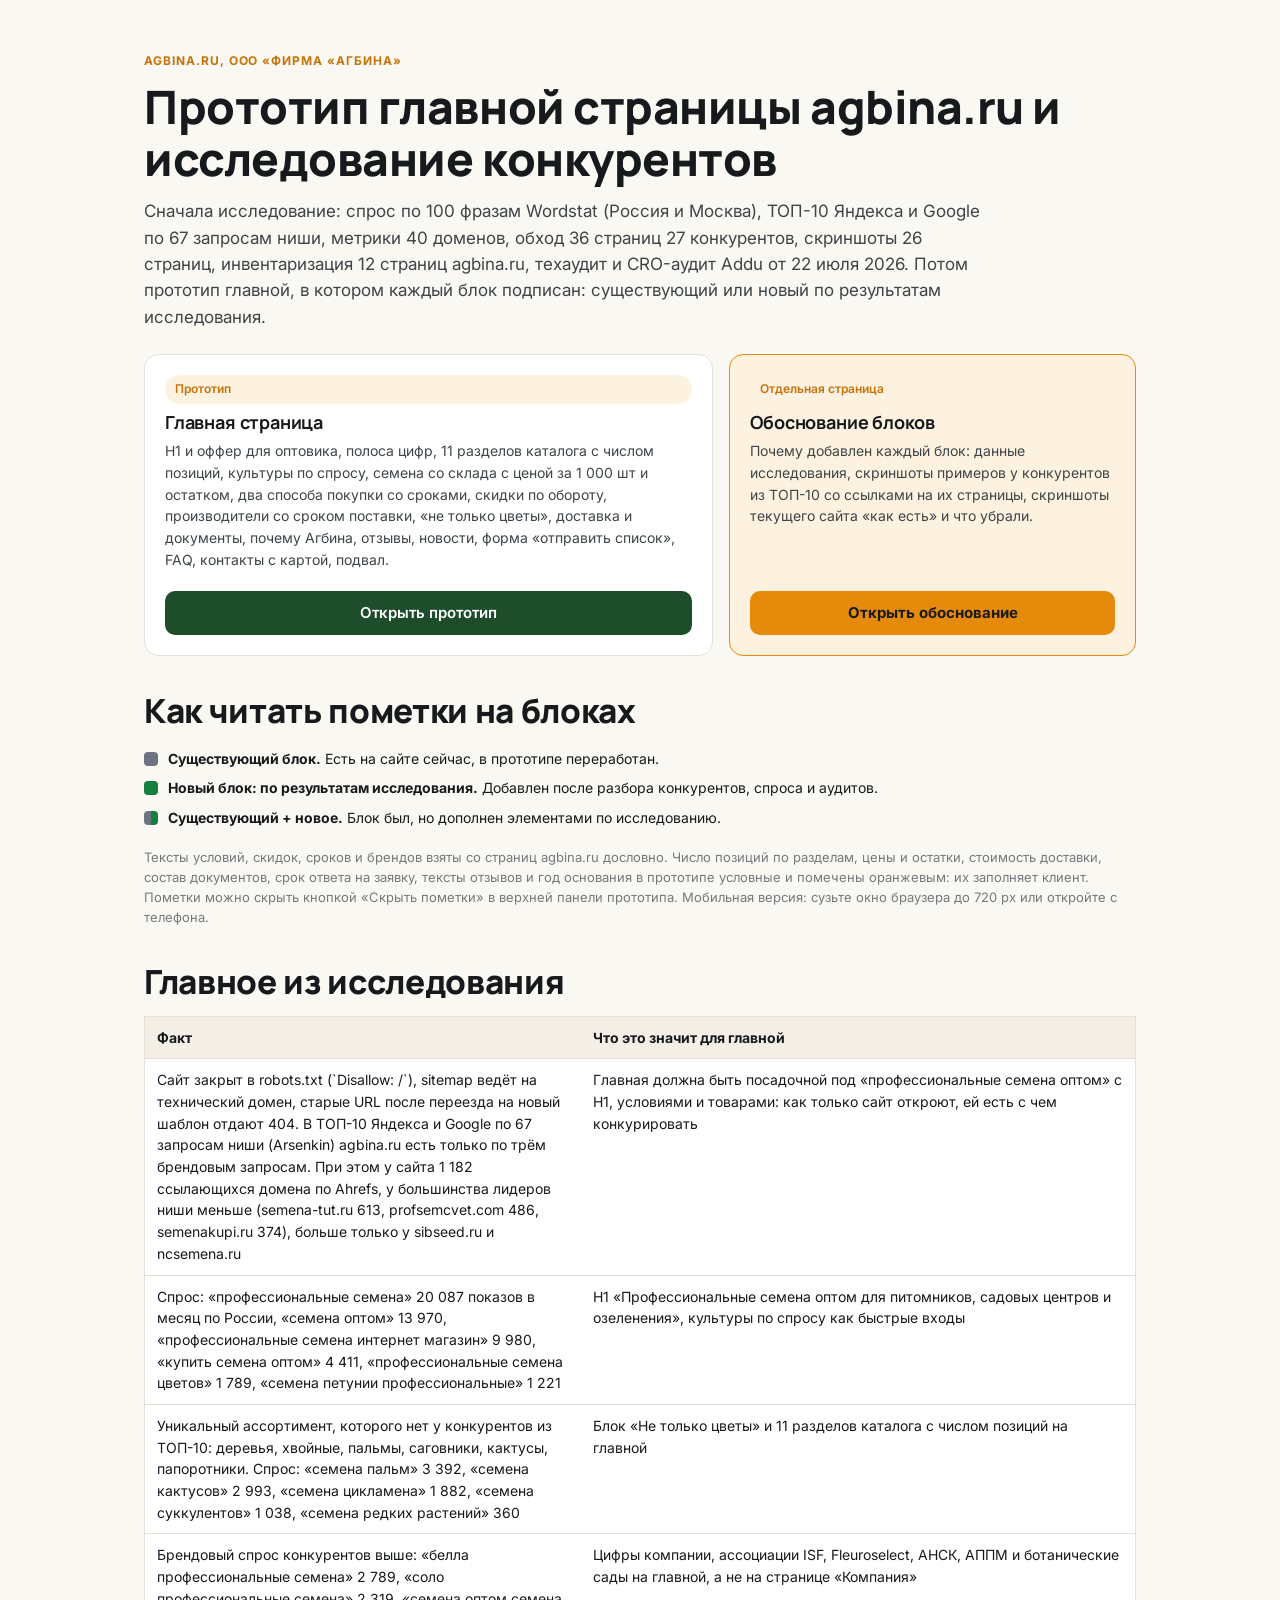
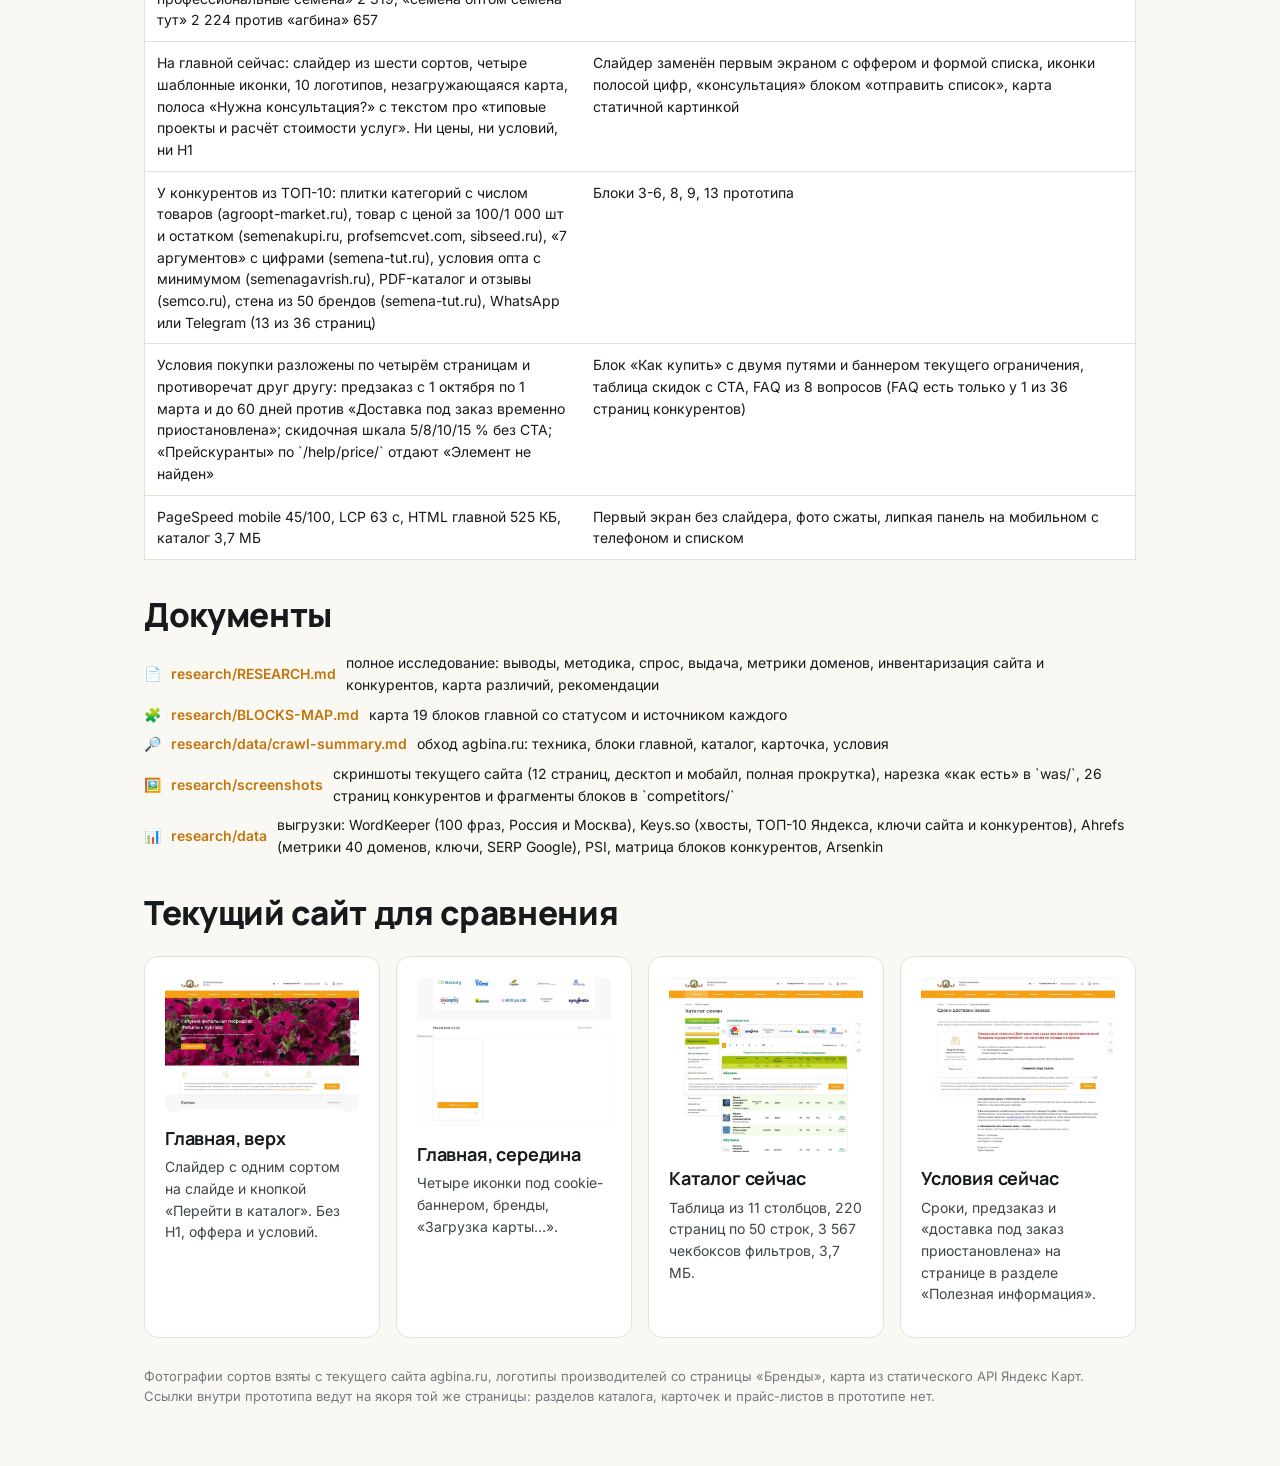
==== commit 72e48dad: "Правки после проверки фактов: убраны даты выполнения работы, уточнены цифры по конкурентам и условны" ====
--- a/index.html
+++ b/index.html
@@ -14,9 +14,9 @@
 </head>
 <body>
 <div class="hub">
-  <span class="eyebrow">agbina.ru, ООО «Фирма «Агбина», сентябрь 2026</span>
+  <span class="eyebrow">agbina.ru, ООО «Фирма «Агбина»</span>
   <h1>Прототип главной страницы agbina.ru и исследование конкурентов</h1>
-  <p style="font-size:17px;color:var(--ink-2);max-width:840px;margin-top:12px">Сначала исследование: спрос по 100 фразам Wordstat (Россия и Москва), ТОП-10 Яндекса и Google по 67 запросам ниши, метрики 40 доменов, обход 26 страниц 23 конкурентов со скриншотами, инвентаризация 12 страниц agbina.ru, техаудит и CRO-аудит Addu от 22 июля 2026. Потом прототип главной, в котором каждый блок подписан: существующий или новый по результатам исследования.</p>
+  <p style="font-size:17px;color:var(--ink-2);max-width:840px;margin-top:12px">Сначала исследование: спрос по 100 фразам Wordstat (Россия и Москва), ТОП-10 Яндекса и Google по 67 запросам ниши, метрики 40 доменов, обход 36 страниц 27 конкурентов, скриншоты 26 страниц, инвентаризация 12 страниц agbina.ru, техаудит и CRO-аудит Addu от 22 июля 2026. Потом прототип главной, в котором каждый блок подписан: существующий или новый по результатам исследования.</p>
 
   <div class="hub-grid two">
     <a class="hub-card" href="prototypes/home.html"><span class="chip brand">Прототип</span><h3>Главная страница</h3><p>H1 и оффер для оптовика, полоса цифр, 11 разделов каталога с числом позиций, культуры по спросу, семена со склада с ценой за 1 000 шт и остатком, два способа покупки со сроками, скидки по обороту, производители со сроком поставки, «не только цветы», доставка и документы, почему Агбина, отзывы, новости, форма «отправить список», FAQ, контакты с картой, подвал.</p><span class="btn btn-dark">Открыть прототип</span></a>
@@ -29,17 +29,17 @@
     <div><i style="background:#15803D"></i><span><b>Новый блок: по результатам исследования.</b> Добавлен после разбора конкурентов, спроса и аудитов.</span></div>
     <div><i style="background:linear-gradient(90deg,#6B7280 0 50%,#15803D 50% 100%)"></i><span><b>Существующий + новое.</b> Блок был, но дополнен элементами по исследованию.</span></div>
   </div>
-  <p class="muted small">Тексты условий, скидок, сроков и брендов взяты со страниц agbina.ru дословно. Число позиций по разделам, цены и остатки, стоимость доставки, тексты отзывов и год основания в прототипе условные и помечены оранжевым: их заполняет клиент. Пометки можно скрыть кнопкой «Скрыть пометки» в верхней панели прототипа. Мобильная версия: сузьте окно браузера до 720 px или откройте с телефона.</p>
+  <p class="muted small">Тексты условий, скидок, сроков и брендов взяты со страниц agbina.ru дословно. Число позиций по разделам, цены и остатки, стоимость доставки, состав документов, срок ответа на заявку, тексты отзывов и год основания в прототипе условные и помечены оранжевым: их заполняет клиент. Пометки можно скрыть кнопкой «Скрыть пометки» в верхней панели прототипа. Мобильная версия: сузьте окно браузера до 720 px или откройте с телефона.</p>
 
   <h2 style="margin-top:36px">Главное из исследования</h2>
   <table style="margin-top:14px">
     <tr><th style="width:44%">Факт</th><th>Что это значит для главной</th></tr>
-    <tr><td>Сайт закрыт в robots.txt (`Disallow: /`), sitemap ведёт на технический домен, старые URL после переезда на новый шаблон отдают 404. В ТОП-10 Яндекса и Google по 67 запросам ниши (Arsenkin) agbina.ru есть только по трём брендовым запросам. При этом у сайта 1 182 ссылающихся домена по Ahrefs, у лидеров ниши 373-613</td><td>Главная должна быть посадочной под «профессиональные семена оптом» с H1, условиями и товарами: как только сайт откроют, ей есть с чем конкурировать</td></tr>
+    <tr><td>Сайт закрыт в robots.txt (`Disallow: /`), sitemap ведёт на технический домен, старые URL после переезда на новый шаблон отдают 404. В ТОП-10 Яндекса и Google по 67 запросам ниши (Arsenkin) agbina.ru есть только по трём брендовым запросам. При этом у сайта 1 182 ссылающихся домена по Ahrefs, у большинства лидеров ниши меньше (semena-tut.ru 613, profsemcvet.com 486, semenakupi.ru 374), больше только у sibseed.ru и ncsemena.ru</td><td>Главная должна быть посадочной под «профессиональные семена оптом» с H1, условиями и товарами: как только сайт откроют, ей есть с чем конкурировать</td></tr>
     <tr><td>Спрос: «профессиональные семена» 20 087 показов в месяц по России, «семена оптом» 13 970, «профессиональные семена интернет магазин» 9 980, «купить семена оптом» 4 411, «профессиональные семена цветов» 1 789, «семена петунии профессиональные» 1 221</td><td>H1 «Профессиональные семена оптом для питомников, садовых центров и озеленения», культуры по спросу как быстрые входы</td></tr>
     <tr><td>Уникальный ассортимент, которого нет у конкурентов из ТОП-10: деревья, хвойные, пальмы, саговники, кактусы, папоротники. Спрос: «семена пальм» 3 392, «семена кактусов» 2 993, «семена цикламена» 1 882, «семена суккулентов» 1 038, «семена редких растений» 360</td><td>Блок «Не только цветы» и 11 разделов каталога с числом позиций на главной</td></tr>
     <tr><td>Брендовый спрос конкурентов выше: «белла профессиональные семена» 2 789, «соло профессиональные семена» 2 319, «семена оптом семена тут» 2 224 против «агбина» 657</td><td>Цифры компании, ассоциации ISF, Fleuroselect, АНСК, АППМ и ботанические сады на главной, а не на странице «Компания»</td></tr>
     <tr><td>На главной сейчас: слайдер из шести сортов, четыре шаблонные иконки, 10 логотипов, незагружающаяся карта, полоса «Нужна консультация?» с текстом про «типовые проекты и расчёт стоимости услуг». Ни цены, ни условий, ни H1</td><td>Слайдер заменён первым экраном с оффером и формой списка, иконки полосой цифр, «консультация» блоком «отправить список», карта статичной картинкой</td></tr>
-    <tr><td>У конкурентов из ТОП-10: плитки категорий с числом товаров (agroopt-market.ru), товар с ценой за 100/1 000 шт и остатком (semenakupi.ru, profsemcvet.com, sibseed.ru), «7 аргументов» с цифрами (semena-tut.ru), условия опта с минимумом (semenagavrish.ru), PDF-каталог и отзывы (semco.ru), стена 48 брендов (semena-tut.ru), мессенджеры (13 из 36 страниц)</td><td>Блоки 3-6, 8, 9, 13 прототипа</td></tr>
+    <tr><td>У конкурентов из ТОП-10: плитки категорий с числом товаров (agroopt-market.ru), товар с ценой за 100/1 000 шт и остатком (semenakupi.ru, profsemcvet.com, sibseed.ru), «7 аргументов» с цифрами (semena-tut.ru), условия опта с минимумом (semenagavrish.ru), PDF-каталог и отзывы (semco.ru), стена из 50 брендов (semena-tut.ru), WhatsApp или Telegram (13 из 36 страниц)</td><td>Блоки 3-6, 8, 9, 13 прототипа</td></tr>
     <tr><td>Условия покупки разложены по четырём страницам и противоречат друг другу: предзаказ с 1 октября по 1 марта и до 60 дней против «Доставка под заказ временно приостановлена»; скидочная шкала 5/8/10/15 % без CTA; «Прейскуранты» по `/help/price/` отдают «Элемент не найден»</td><td>Блок «Как купить» с двумя путями и баннером текущего ограничения, таблица скидок с CTA, FAQ из 8 вопросов (FAQ есть только у 1 из 36 страниц конкурентов)</td></tr>
     <tr><td>PageSpeed mobile 45/100, LCP 63 с, HTML главной 525 КБ, каталог 3,7 МБ</td><td>Первый экран без слайдера, фото сжаты, липкая панель на мобильном с телефоном и списком</td></tr>
   </table>
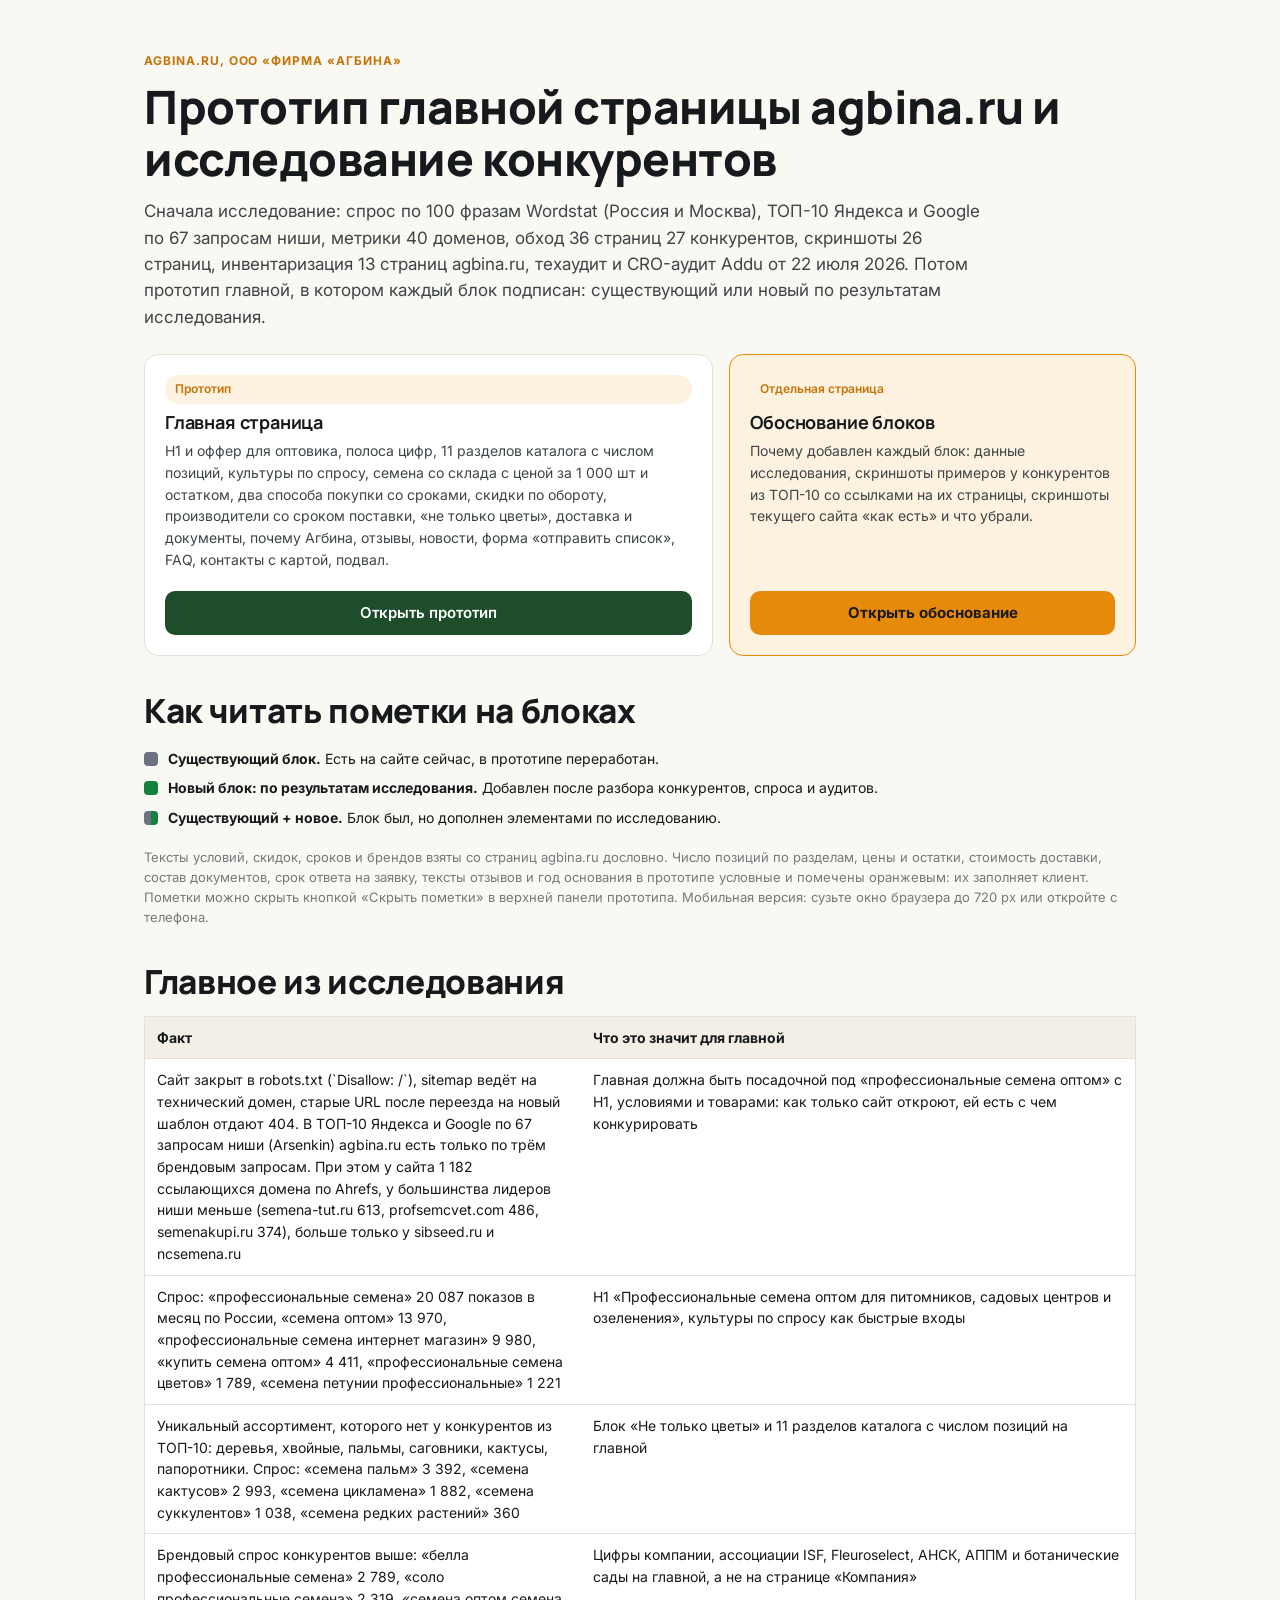
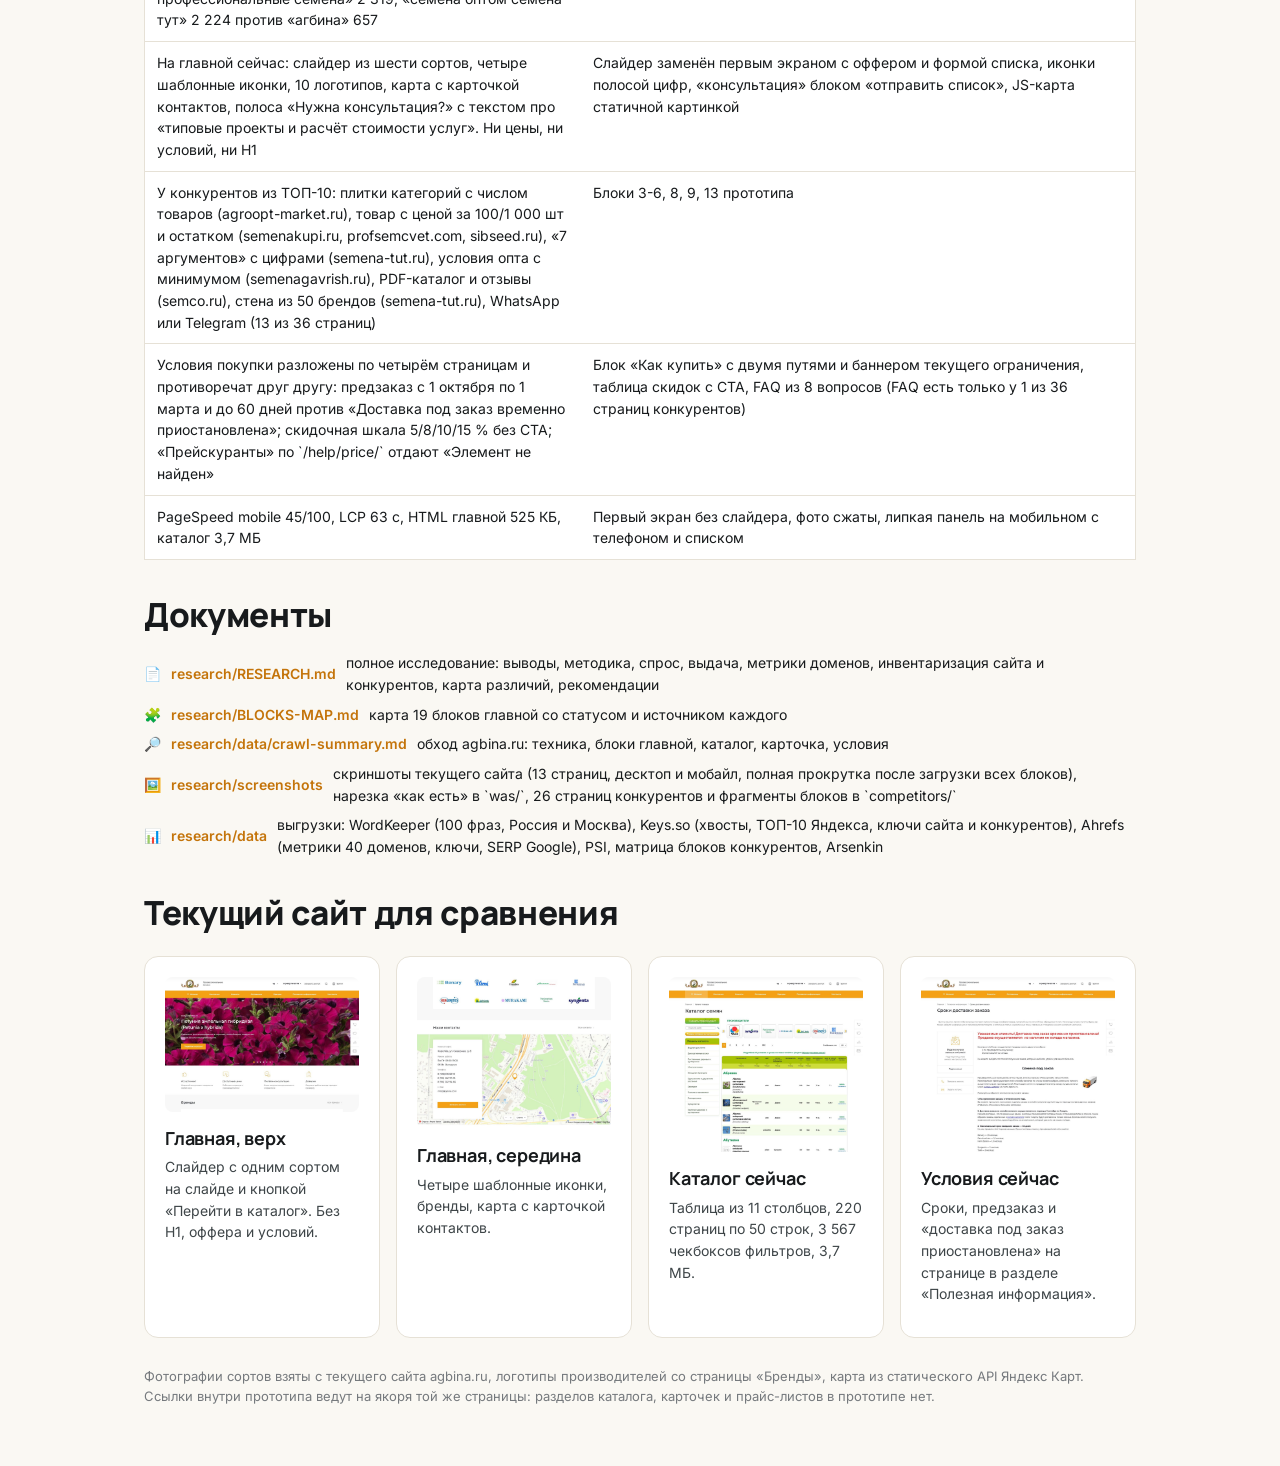
==== commit 26cd5952: "Пересняты скриншоты сайта после полной загрузки (cookie-баннер, карта, ленивые картинки), исправлены" ====
--- a/index.html
+++ b/index.html
@@ -16,7 +16,7 @@
 <div class="hub">
   <span class="eyebrow">agbina.ru, ООО «Фирма «Агбина»</span>
   <h1>Прототип главной страницы agbina.ru и исследование конкурентов</h1>
-  <p style="font-size:17px;color:var(--ink-2);max-width:840px;margin-top:12px">Сначала исследование: спрос по 100 фразам Wordstat (Россия и Москва), ТОП-10 Яндекса и Google по 67 запросам ниши, метрики 40 доменов, обход 36 страниц 27 конкурентов, скриншоты 26 страниц, инвентаризация 12 страниц agbina.ru, техаудит и CRO-аудит Addu от 22 июля 2026. Потом прототип главной, в котором каждый блок подписан: существующий или новый по результатам исследования.</p>
+  <p style="font-size:17px;color:var(--ink-2);max-width:840px;margin-top:12px">Сначала исследование: спрос по 100 фразам Wordstat (Россия и Москва), ТОП-10 Яндекса и Google по 67 запросам ниши, метрики 40 доменов, обход 36 страниц 27 конкурентов, скриншоты 26 страниц, инвентаризация 13 страниц agbina.ru, техаудит и CRO-аудит Addu от 22 июля 2026. Потом прототип главной, в котором каждый блок подписан: существующий или новый по результатам исследования.</p>
 
   <div class="hub-grid two">
     <a class="hub-card" href="prototypes/home.html"><span class="chip brand">Прототип</span><h3>Главная страница</h3><p>H1 и оффер для оптовика, полоса цифр, 11 разделов каталога с числом позиций, культуры по спросу, семена со склада с ценой за 1 000 шт и остатком, два способа покупки со сроками, скидки по обороту, производители со сроком поставки, «не только цветы», доставка и документы, почему Агбина, отзывы, новости, форма «отправить список», FAQ, контакты с картой, подвал.</p><span class="btn btn-dark">Открыть прототип</span></a>
@@ -38,7 +38,7 @@
     <tr><td>Спрос: «профессиональные семена» 20 087 показов в месяц по России, «семена оптом» 13 970, «профессиональные семена интернет магазин» 9 980, «купить семена оптом» 4 411, «профессиональные семена цветов» 1 789, «семена петунии профессиональные» 1 221</td><td>H1 «Профессиональные семена оптом для питомников, садовых центров и озеленения», культуры по спросу как быстрые входы</td></tr>
     <tr><td>Уникальный ассортимент, которого нет у конкурентов из ТОП-10: деревья, хвойные, пальмы, саговники, кактусы, папоротники. Спрос: «семена пальм» 3 392, «семена кактусов» 2 993, «семена цикламена» 1 882, «семена суккулентов» 1 038, «семена редких растений» 360</td><td>Блок «Не только цветы» и 11 разделов каталога с числом позиций на главной</td></tr>
     <tr><td>Брендовый спрос конкурентов выше: «белла профессиональные семена» 2 789, «соло профессиональные семена» 2 319, «семена оптом семена тут» 2 224 против «агбина» 657</td><td>Цифры компании, ассоциации ISF, Fleuroselect, АНСК, АППМ и ботанические сады на главной, а не на странице «Компания»</td></tr>
-    <tr><td>На главной сейчас: слайдер из шести сортов, четыре шаблонные иконки, 10 логотипов, незагружающаяся карта, полоса «Нужна консультация?» с текстом про «типовые проекты и расчёт стоимости услуг». Ни цены, ни условий, ни H1</td><td>Слайдер заменён первым экраном с оффером и формой списка, иконки полосой цифр, «консультация» блоком «отправить список», карта статичной картинкой</td></tr>
+    <tr><td>На главной сейчас: слайдер из шести сортов, четыре шаблонные иконки, 10 логотипов, карта с карточкой контактов, полоса «Нужна консультация?» с текстом про «типовые проекты и расчёт стоимости услуг». Ни цены, ни условий, ни H1</td><td>Слайдер заменён первым экраном с оффером и формой списка, иконки полосой цифр, «консультация» блоком «отправить список», JS-карта статичной картинкой</td></tr>
     <tr><td>У конкурентов из ТОП-10: плитки категорий с числом товаров (agroopt-market.ru), товар с ценой за 100/1 000 шт и остатком (semenakupi.ru, profsemcvet.com, sibseed.ru), «7 аргументов» с цифрами (semena-tut.ru), условия опта с минимумом (semenagavrish.ru), PDF-каталог и отзывы (semco.ru), стена из 50 брендов (semena-tut.ru), WhatsApp или Telegram (13 из 36 страниц)</td><td>Блоки 3-6, 8, 9, 13 прототипа</td></tr>
     <tr><td>Условия покупки разложены по четырём страницам и противоречат друг другу: предзаказ с 1 октября по 1 марта и до 60 дней против «Доставка под заказ временно приостановлена»; скидочная шкала 5/8/10/15 % без CTA; «Прейскуранты» по `/help/price/` отдают «Элемент не найден»</td><td>Блок «Как купить» с двумя путями и баннером текущего ограничения, таблица скидок с CTA, FAQ из 8 вопросов (FAQ есть только у 1 из 36 страниц конкурентов)</td></tr>
     <tr><td>PageSpeed mobile 45/100, LCP 63 с, HTML главной 525 КБ, каталог 3,7 МБ</td><td>Первый экран без слайдера, фото сжаты, липкая панель на мобильном с телефоном и списком</td></tr>
@@ -49,14 +49,14 @@
     <div><span>📄</span><a href="https://github.com/takedown-desing/agbina-prototype/blob/main/research/RESEARCH.md" style="color:var(--brand-dark);font-weight:600">research/RESEARCH.md</a><span>полное исследование: выводы, методика, спрос, выдача, метрики доменов, инвентаризация сайта и конкурентов, карта различий, рекомендации</span></div>
     <div><span>🧩</span><a href="https://github.com/takedown-desing/agbina-prototype/blob/main/research/BLOCKS-MAP.md" style="color:var(--brand-dark);font-weight:600">research/BLOCKS-MAP.md</a><span>карта 19 блоков главной со статусом и источником каждого</span></div>
     <div><span>🔎</span><a href="https://github.com/takedown-desing/agbina-prototype/blob/main/research/data/crawl-summary.md" style="color:var(--brand-dark);font-weight:600">research/data/crawl-summary.md</a><span>обход agbina.ru: техника, блоки главной, каталог, карточка, условия</span></div>
-    <div><span>🖼️</span><a href="https://github.com/takedown-desing/agbina-prototype/tree/main/research/screenshots" style="color:var(--brand-dark);font-weight:600">research/screenshots</a><span>скриншоты текущего сайта (12 страниц, десктоп и мобайл, полная прокрутка), нарезка «как есть» в `was/`, 26 страниц конкурентов и фрагменты блоков в `competitors/`</span></div>
+    <div><span>🖼️</span><a href="https://github.com/takedown-desing/agbina-prototype/tree/main/research/screenshots" style="color:var(--brand-dark);font-weight:600">research/screenshots</a><span>скриншоты текущего сайта (13 страниц, десктоп и мобайл, полная прокрутка после загрузки всех блоков), нарезка «как есть» в `was/`, 26 страниц конкурентов и фрагменты блоков в `competitors/`</span></div>
     <div><span>📊</span><a href="https://github.com/takedown-desing/agbina-prototype/tree/main/research/data" style="color:var(--brand-dark);font-weight:600">research/data</a><span>выгрузки: WordKeeper (100 фраз, Россия и Москва), Keys.so (хвосты, ТОП-10 Яндекса, ключи сайта и конкурентов), Ahrefs (метрики 40 доменов, ключи, SERP Google), PSI, матрица блоков конкурентов, Arsenkin</span></div>
   </div>
 
   <h2 style="margin-top:36px">Текущий сайт для сравнения</h2>
   <div class="hub-grid four">
     <a class="hub-card" href="research/screenshots/agbina_home_desktop.jpeg"><img src="research/screenshots/was/was-home-top.jpg" alt="" style="border-radius:8px;margin-bottom:8px" loading="lazy"><h3>Главная, верх</h3><p>Слайдер с одним сортом на слайде и кнопкой «Перейти в каталог». Без H1, оффера и условий.</p></a>
-    <a class="hub-card" href="research/screenshots/agbina_home_desktop.jpeg"><img src="research/screenshots/was/was-home-mid.jpg" alt="" style="border-radius:8px;margin-bottom:8px" loading="lazy"><h3>Главная, середина</h3><p>Четыре иконки под cookie-баннером, бренды, «Загрузка карты…».</p></a>
+    <a class="hub-card" href="research/screenshots/agbina_home_desktop.jpeg"><img src="research/screenshots/was/was-home-mid.jpg" alt="" style="border-radius:8px;margin-bottom:8px" loading="lazy"><h3>Главная, середина</h3><p>Четыре шаблонные иконки, бренды, карта с карточкой контактов.</p></a>
     <a class="hub-card" href="research/screenshots/agbina_catalog_desktop.jpeg"><img src="research/screenshots/was/was-catalog-top.jpg" alt="" style="border-radius:8px;margin-bottom:8px" loading="lazy"><h3>Каталог сейчас</h3><p>Таблица из 11 столбцов, 220 страниц по 50 строк, 3 567 чекбоксов фильтров, 3,7 МБ.</p></a>
     <a class="hub-card" href="research/screenshots/agbina_sroki_desktop.jpeg"><img src="research/screenshots/was/was-sroki-top.jpg" alt="" style="border-radius:8px;margin-bottom:8px" loading="lazy"><h3>Условия сейчас</h3><p>Сроки, предзаказ и «доставка под заказ приостановлена» на странице в разделе «Полезная информация».</p></a>
   </div>
